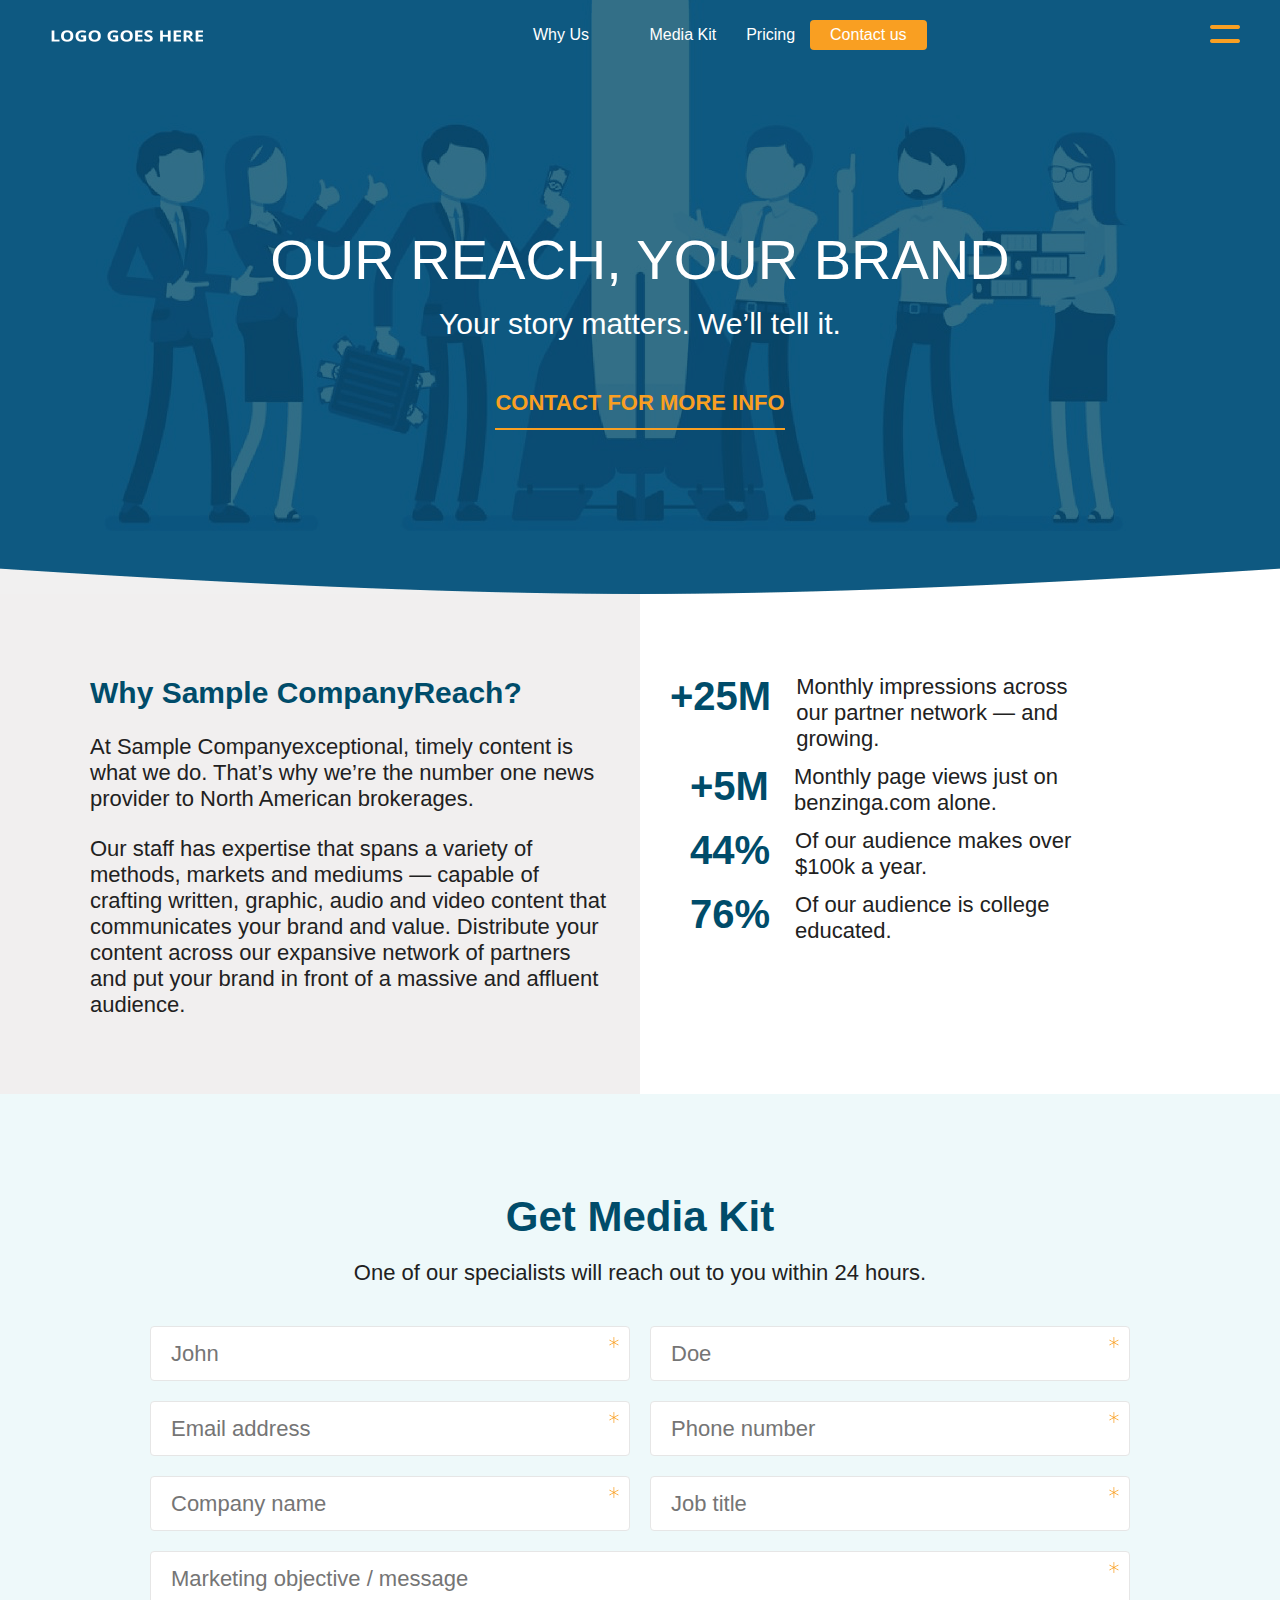
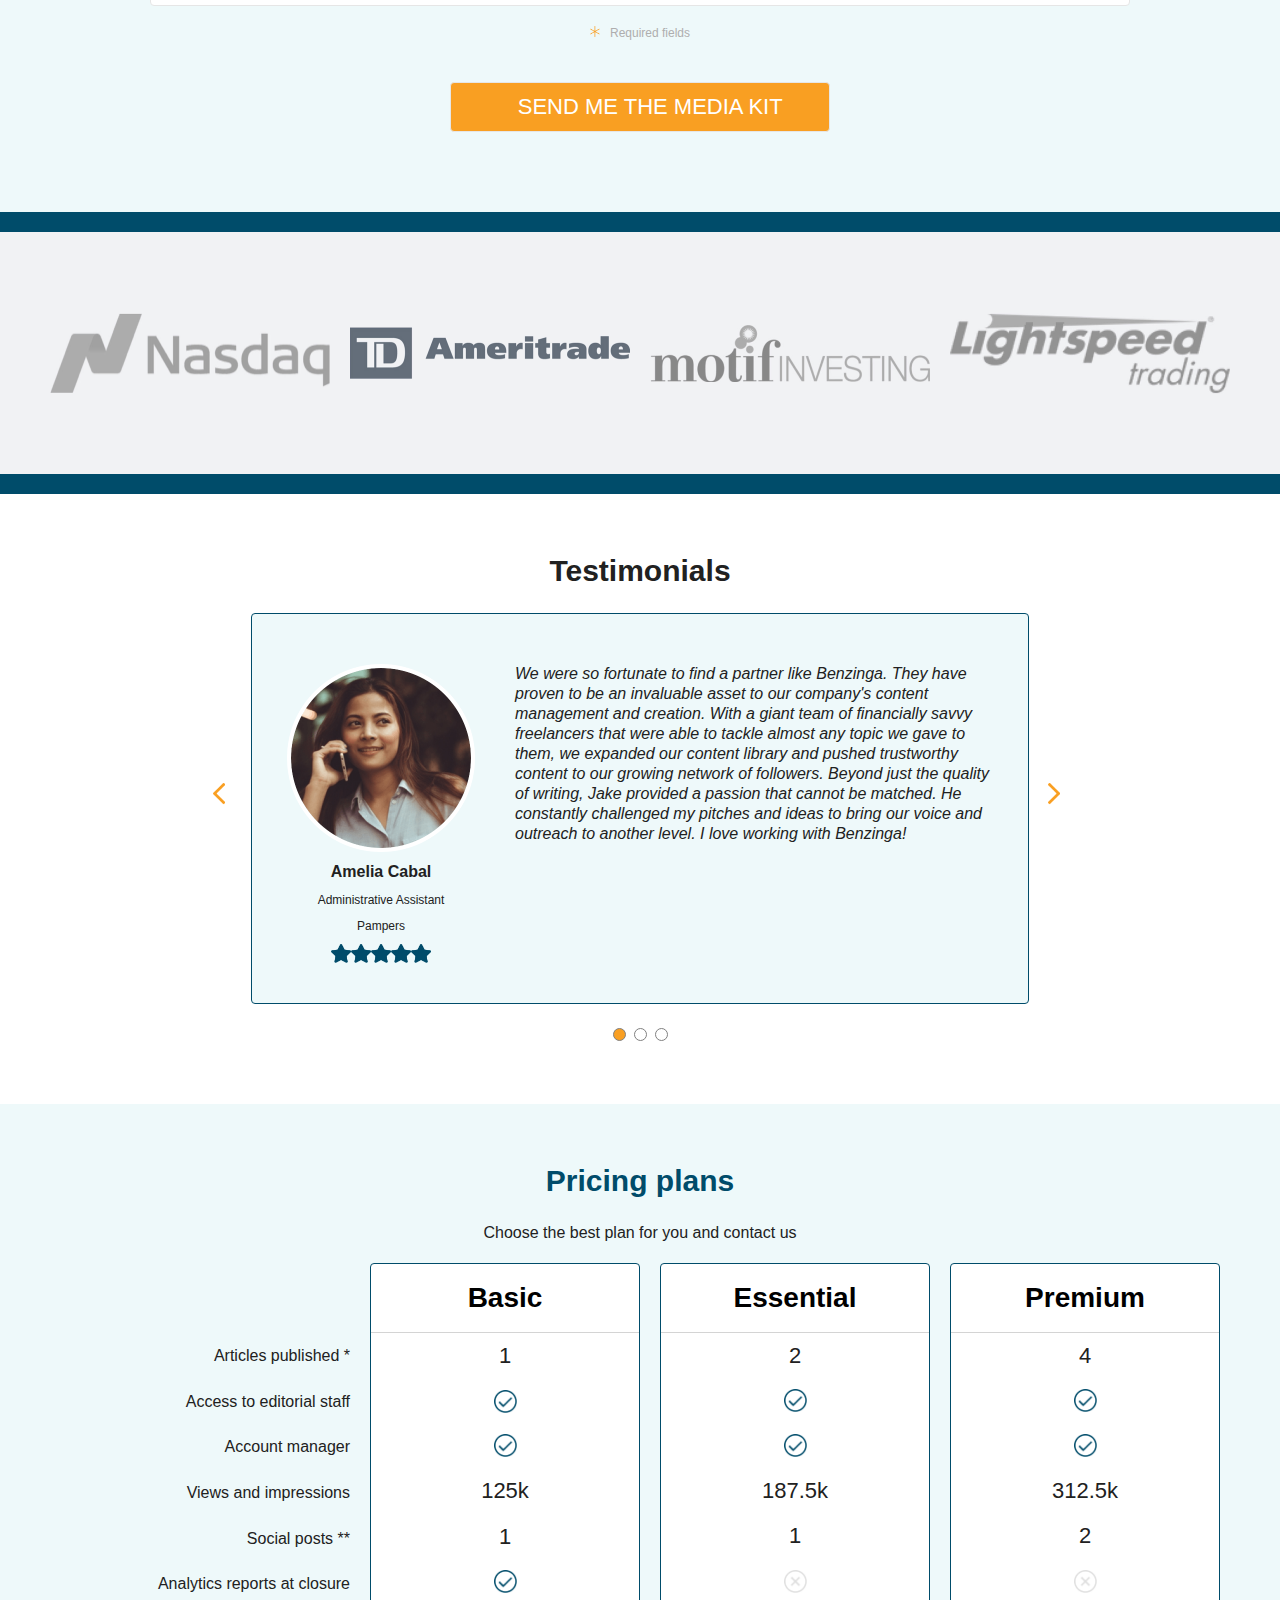
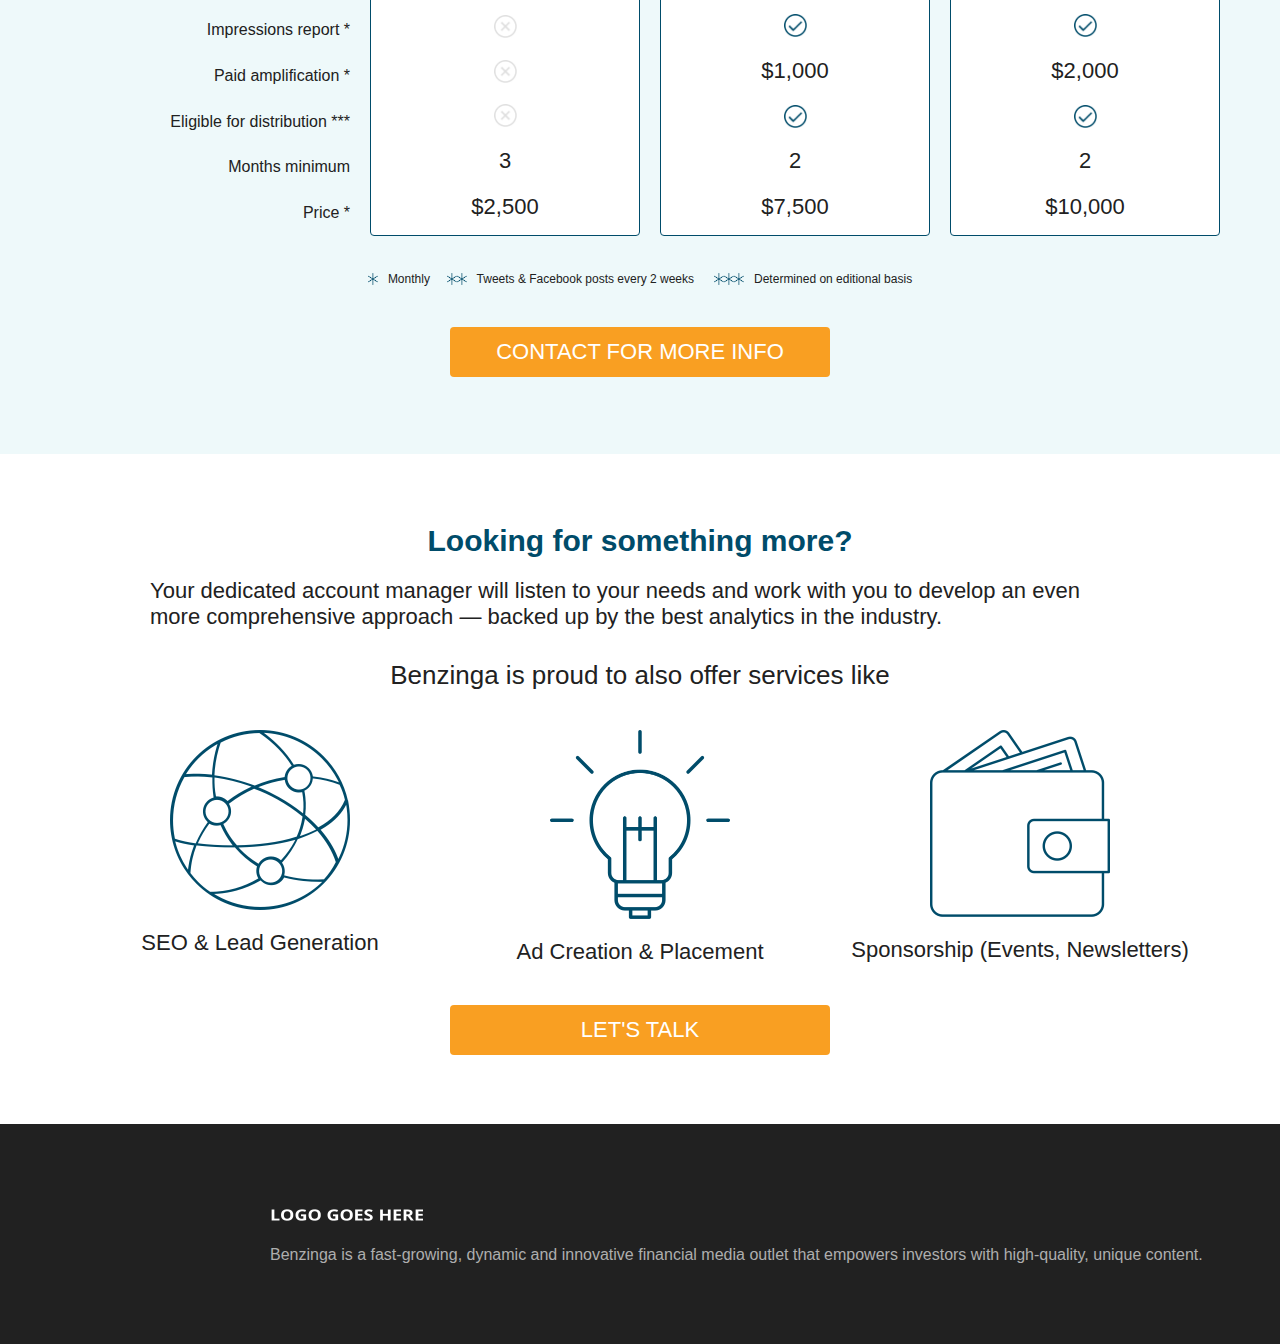
==== new.html @ c0bb6155 "Intial Commit" ====
<!DOCTYPE html>
<html lang="en">
<head>
  <meta charset="UTF-8">
  <meta name="viewport" content="width=device-width, initial-scale=1.0">
  <meta http-equiv="X-UA-Compatible" content="ie=edge">
  <link rel="stylesheet" href="css/owl.carousel.min.css">
  <link rel="stylesheet" href="css/slick.css">
  <link rel="stylesheet" href="css/slick-theme.css">
  <link rel="stylesheet" href="css/style.css">
  <title>Document</title>
</head>
<body>

  <section id="landing-page">
    <div id="main-bar">
      <div class="logo">
        <img src="logo.png" alt="">
      </div>
      <nav class="desktop">
        <ul>
          <li><a href="">Why Us</a></li>
          <li><a href="">Media Kit</a></li>
          <li><a href="">Pricing</a></li>
          <li id="contactBtn"><a href="">Contact us</a></li>
        </ul>
      </nav>
      <button class="btn02"><img src="images/mobile-nav.png" alt=""></button>
      <div class="drop-down mobile">
        <ul>
          <li><a href="#">About</a></li>
          <li><a href="#">Blog</a></li>
          <li><a href="#">Help</a></li>
          <li><a href="#">Contact</a></li>
        </ul>
        <h3 class="nav02">x</h3>
      </div>
    </div>
  <div id="main-text">
    <h1>OUR REACH, YOUR BRAND</h1>
    <h2>Your story matters. We’ll tell it.</h2>
    <a href="" id="callToAction"> CONTACT FOR MORE INFO </a>
  </div>
  </section>

  <section id="about-us">
    <div id="part-1">
      <div id="about-us-content">
        <h3 class="desktop">Why Sample CompanyReach?</h3>
        <h3 class="mobile">Why Benzinga Reach?</h3>
        <p>At Sample Companyexceptional, timely content is what we do. That’s why we’re the number one news provider to North American brokerages.</p>
        <p>Our staff has expertise that spans a variety of methods, markets and mediums — capable of crafting written, graphic, audio and video content that communicates your brand and value. Distribute your content across our expansive network of partners and put your brand in front of a massive and affluent audience.</p>
      </div>
    </div>
    <div id="part-2">
      <div class="percent-line">
        <div class="percentage">
          +25M
        </div>
        <div class="content">
          Monthly impressions across our partner network — and growing.
        </div>
      </div>
      <div class="percent-line">
        <div class="percentage">
          +5M
        </div>
        <div class="content">
          Monthly page views just on benzinga.com alone.
        </div>
      </div>
      <div class="percent-line">
        <div class="percentage">
          44%
        </div>
        <div class="content">
          Of our audience makes over $100k a year.
        </div>
      </div>
      <div class="percent-line">
        <div class="percentage">
          76%
        </div>
        <div class="content">
          Of our audience is college educated.
        </div>
      </div>
    </div>
  </section>

  <section id="contact">
    <h2>Get Media Kit</h2>
    <p>One of our specialists will reach out to you within 24 hours.</p>
    <form action="">
       <input type="text" name="firstname" placeholder="John">
       <input type="text" name="lastname" placeholder="Doe">
       <input type="text" name="email" placeholder="Email address">
       <input type="text" name="phone" placeholder="Phone number">
       <input type="text" name="company" placeholder="Company name">
       <input type="text" name="job" placeholder="Job title">
       <input type="text" name="lastname" placeholder="Marketing objective / message" id="message">
       <div id="comment"><img src="input-img.png" alt="">Required fields</div>
       <input type="submit" value=" SEND ME THE MEDIA KIT " id="submit">
    </form>
  </section>

  <section id="brands">
    <div class="brand-line"></div>
    <div id="brand-content">
      <img src="images/brands/nas.png" alt="">
      <img src="images/brands/amer.png" alt="">
      <img src="images/brands/motif.png" alt="">
      <img src="images/brands/light.png" alt="">
    </div>
    <div class="brand-line"></div>
  </section>

  <section id="testimonials">
    <h3>Testimonials</h3>
    <div id="testi-content" >
      <div class="owl-carousel">
      <div class="testimonial">
        <div id="testi-part-1">
          <img src="images/testimonials/amelia.png" alt="">
          <h6>Amelia Cabal</h6>
          <p>Administrative Assistant</p>
          <p>Pampers</p>
          <div class="review">
            <img src="images/testimonials/star.png" alt="">
            <img src="images/testimonials/star.png" alt="">
            <img src="images/testimonials/star.png" alt="">
            <img src="images/testimonials/star.png" alt="">
            <img src="images/testimonials/star.png" alt="">
          </div>
        </div>
        <div id="testi-part-2">
          <p> We were so fortunate to find a partner like Benzinga. They have proven to be an invaluable asset to our company's content management and creation. With a giant team of financially savvy freelancers that were able to tackle almost any topic we gave to them, we expanded our content library and pushed trustworthy content to our growing network of followers. Beyond just the quality of writing, Jake provided a passion that cannot be matched. He constantly challenged my pitches and ideas to bring our voice and outreach to another level. I love working with Benzinga! </p>
        </div>
      </div>
      <div class="testimonial">
        <div id="testi-part-1">
          <img src="images/testimonials/amelia.png" alt="">
          <h6>Amelia Cabal</h6>
          <p>Administrative Assistant</p>
          <p>Pampers</p>
          <div class="review">
            <img src="images/testimonials/star.png" alt="">
            <img src="images/testimonials/star.png" alt="">
            <img src="images/testimonials/star.png" alt="">
            <img src="images/testimonials/star.png" alt="">
            <img src="images/testimonials/star.png" alt="">
          </div>
        </div>
        <div id="testi-part-2">
          <p> We were so fortunate to find a partner like Benzinga. They have proven to be an invaluable asset to our company's content management and creation. With a giant team of financially savvy freelancers that were able to tackle almost any topic we gave to them, we expanded our content library and pushed trustworthy content to our growing network of followers. Beyond just the quality of writing, Jake provided a passion that cannot be matched. He constantly challenged my pitches and ideas to bring our voice and outreach to another level. I love working with Benzinga! </p>
        </div>
      </div>
      <div class="testimonial">
        <div id="testi-part-1">
          <img src="images/testimonials/amelia.png" alt="">
          <h6>Amelia Cabal</h6>
          <p>Administrative Assistant</p>
          <p>Pampers</p>
          <div class="review">
            <img src="images/testimonials/star.png" alt="">
            <img src="images/testimonials/star.png" alt="">
            <img src="images/testimonials/star.png" alt="">
            <img src="images/testimonials/star.png" alt="">
            <img src="images/testimonials/star.png" alt="">
          </div>
        </div>
        <div id="testi-part-2">
          <p> We were so fortunate to find a partner like Benzinga. They have proven to be an invaluable asset to our company's content management and creation. With a giant team of financially savvy freelancers that were able to tackle almost any topic we gave to them, we expanded our content library and pushed trustworthy content to our growing network of followers. Beyond just the quality of writing, Jake provided a passion that cannot be matched. He constantly challenged my pitches and ideas to bring our voice and outreach to another level. I love working with Benzinga! </p>
        </div>
      </div>
    </div>
  </section>

  <section id="pricing-plans">
    <h3>Pricing plans</h3>
    <p>Choose the best plan for you and contact us</p>
    <div id="all-plans">
      <div id="labels">
        <p>Articles published *</p>
        <p>Access to editorial staff</p>
        <p>Account manager</p>
        <p>Views and impressions</p>
        <p>Social posts **</p>
        <p>Analytics reports at closure</p>
        <p>Impressions report *</p>
        <p>Paid amplification *</p>
        <p>Eligible for distribution ***</p>
        <p>Months minimum</p>
        <p>Price *</p>
      </div>
      <div id="basic" class="plan desktop">
        <h2>Basic</h2>
        <div class="content-plans">
          <p>1</p>
          <img src="images/check.png" alt="">
          <img src="images/check.png" alt="">
          <p>125k</p>
          <p>1</p>
          <img src="images/check.png" alt="">
          <img src="images/xx.png" alt="">
          <img src="images/xx.png" alt="">
          <img src="images/xx.png" alt="">
          <p>3</p>
          <p>$2,500</p>
        </div>
      </div>
      <div id="essential" class="plan desktop">
        <h2>Essential</h2>
        <div class="content-plans">
          <p>2</p>
          <img src="images/check.png" alt="">
          <img src="images/check.png" alt="">
          <p>187.5k</p>
          <p>1</p>
          <img src="images/xx.png" alt="">
          <img src="images/check.png" alt="">
          <p>$1,000</p>
          <img src="images/check.png" alt="">
          <p>2</p>
          <p>$7,500</p>
        </div>
      </div>
      <div id="premium" class="plan desktop">
        <h2>Premium</h2>
        <div class="content-plans">
          <p>4</p>
          <img src="images/check.png" alt="">
          <img src="images/check.png" alt="">
          <p>312.5k</p>
          <p>2</p>
          <img src="images/xx.png" alt="">
          <img src="images/check.png" alt="">
          <p>$2,000</p>
          <img src="images/check.png" alt="">
          <p>2</p>
          <p>$10,000</p>
        </div>
      </div>

      <div id="plan-container">
        <img src="images/owl-next.png" alt="" id="slide-next" class="mobile">
        <img src="images/owl-prev.png" alt="" id="slide-prev" class="mobile">
      <div class="all-plans-2 mobile">
      <div id="basic" class="plan desktop">
        <h2>Basic</h2>
        <div class="content-plans">
          <p>1</p>
          <img src="images/check.png" alt="">
          <img src="images/check.png" alt="">
          <p>125k</p>
          <p>1</p>
          <img src="images/check.png" alt="">
          <img src="images/xx.png" alt="">
          <img src="images/xx.png" alt="">
          <img src="images/xx.png" alt="">
          <p>3</p>
          <p>$2,500</p>
        </div>
      </div>
      <div id="essential" class="plan desktop">
        <h2>Essential</h2>
        <div class="content-plans">
          <p>2</p>
          <img src="images/check.png" alt="">
          <img src="images/check.png" alt="">
          <p>187.5k</p>
          <p>1</p>
          <img src="images/xx.png" alt="">
          <img src="images/check.png" alt="">
          <p>$1,000</p>
          <img src="images/check.png" alt="">
          <p>2</p>
          <p>$7,500</p>
        </div>
      </div>
      <div id="premium" class="plan desktop">
        <h2>Premium</h2>
        <div class="content-plans">
          <p>4</p>
          <img src="images/check.png" alt="">
          <img src="images/check.png" alt="">
          <p>312.5k</p>
          <p>2</p>
          <img src="images/xx.png" alt="">
          <img src="images/check.png" alt="">
          <p>$2,000</p>
          <img src="images/check.png" alt="">
          <p>2</p>
          <p>$10,000</p>
        </div>
      </div>
      </div>
      </div>
    </div>
    <p id="notes"><img src="images/snow-dot.png" alt="">&nbsp;&nbsp;&nbsp;Monthly  &nbsp;&nbsp;&nbsp;&nbsp;<img src="images/snow-dot.png" alt=""><img src="images/snow-dot.png" alt="">&nbsp;&nbsp;&nbsp;Tweets & Facebook posts every 2 weeks  &nbsp;&nbsp;&nbsp;&nbsp;&nbsp;<img src="images/snow-dot.png" alt=""><img src="images/snow-dot.png" alt=""><img src="images/snow-dot.png" alt="">&nbsp;&nbsp; Determined on editional basis </p>
    <div id="contact-btn"><button type="button" name="contact" class="btn"> CONTACT FOR MORE INFO </button></div>
  </section>


  <section id="services">
    <h2>Looking for something more?</h2>
    <p>Your dedicated account manager will listen to your needs and work with you to develop an even more comprehensive approach — backed up by the best analytics in the industry.</p>
    <h3>Benzinga is proud to also offer services like</h3>
    <div id="service-icons">
      <div class="service">
        <img src="images/services/s1.png" alt="">
        <p>SEO & Lead Generation</p>
      </div>
      <div class="service">
        <img src="images/services/s2.png" alt="">
        <p>Ad Creation & Placement</p>
      </div>
      <div class="service">
        <img src="images/services/s3.png" alt="">
        <p>Sponsorship (Events, Newsletters)</p>
      </div>
    </div>
    <div id="talk-btn"><button type="button" name="contact" class="btn"> LET'S TALK </button></div>
  </section>

  <footer>
    <div class="logo">
      <img src="logo.png" alt="">
    </div>
    <p>Benzinga is a fast-growing, dynamic and innovative financial media outlet that empowers investors with high-quality, unique content.</p>
  </footer>

</body>
<script type="text/javascript" src="js/jquery-3.4.1.min.js"></script>
<script type="text/javascript" src="js/owl.carousel.min.js"></script>
<script type="text/javascript" src="js/slick.min.js"></script>
<script type="text/javascript">

  $('.owl-carousel').owlCarousel({
    loop:true,
    margin:10,
    nav:true,
    mouseDrag: false,
    dots: true,
    navText : ['<img src="images/owl-prev.png" alt="">', '<img src="images/owl-next.png" alt="">'],
    navClass: ['owl-prev', 'owl-next'],
    responsive:{
        00:{
            items:1
        },
        1000:{
            items:1
        },
        22000:{
            items:5
        }
    }
})

$('.all-plans-2').slick({
  dots: true,
  arrows: false,
  speed: 200,
});

$('#slide-next').click(function(){
  $('.all-plans-2').slick('slickNext');
})

$('#slide-prev').click(function(){
  $('.all-plans-2').slick('slickPrev');
})
</script>
<script>
  $('.btn02').click(function() {
    $('.drop-down').animate({top: "0px"}, 200);
  });

  $('h3.nav02').click(function() {
    $('.drop-down').animate({top: "-100vh"}, 200);
  });
</script>
</html>
---- css/style.css ----
* {
  box-sizing: border-box;
  margin: 0;
  padding: 0;
  font-family: "Averta-Regular", Helvetica, Arial, serif;
}

@font-face {
  font-family: "Averta-LightItalic";
  src: url("https://anima-uploads.s3.amazonaws.com/projects/5d5d99435473bdb2261b2386/releases/5e0ea3035784525d9f67945b/fonts/Averta Light Italic.otf") format("opentype");
}
@font-face {
  font-family: "Averta-Light";
  src: url("https://anima-uploads.s3.amazonaws.com/projects/5d5d99435473bdb2261b2386/releases/5dc3879cb7fb5ea99a6142e7/fonts/Averta Light.otf") format("opentype");
}
@font-face {
  font-family: "Averta-Semibold";
  src: url("https://anima-uploads.s3.amazonaws.com/projects/5d5d99435473bdb2261b2386/releases/5dc3879cb7fb5ea99a6142e7/fonts/Averta Semibold.otf") format("opentype");
}
@font-face {
  font-family: "Averta-Regular";
  src: url("https://anima-uploads.s3.amazonaws.com/projects/5d5d99435473bdb2261b2386/releases/5dc3879cb7fb5ea99a6142e7/fonts/Averta.otf") format("opentype");
}
@font-face {
  font-family: "Averta-Black";
  src: url("https://anima-uploads.s3.amazonaws.com/projects/5d5d99435473bdb2261b2386/releases/5e0fb2c25b9cb3f556b577c8/fonts/Averta Black.otf") format("opentype");
}
.mobile {
  display: none;
}

.container {
  width: 80%;
}

.btn:hover {
  cursor: pointer;
  background: #fcba5d !important;
}

#landing-page {
  background-image: url("../reach-background.png");
  background-color: #cccccc;
  height: 594px;
  background-position: center;
  background-repeat: no-repeat;
  background-size: cover;
}
#landing-page #main-bar {
  width: 1200px;
  margin: auto;
  display: flex;
  justify-content: space-between;
}
#landing-page #main-bar .logo {
  display: flex;
  align-items: center;
}
#landing-page #main-bar .logo img {
  width: 154px;
  margin-left: 10px;
}
#landing-page #main-bar nav {
  display: flex;
  height: 70px;
}
#landing-page #main-bar nav ul {
  display: flex;
  align-items: center;
}
#landing-page #main-bar nav ul li {
  margin-left: 0px;
  list-style: none;
}
#landing-page #main-bar nav ul li a {
  text-decoration: none;
  color: white;
  font-size: 16px;
  line-height: 20px;
  display: block;
  position: relative;
  padding: 0 15px;
}
#landing-page #main-bar nav ul li a:before {
  content: "";
  display: block;
  position: absolute;
  top: 40px;
  left: 0;
  height: 2px;
  width: 100%;
  background-color: #fff;
  border-radius: 1px;
  transition: all 0.2s ease-in-out 0s;
  opacity: 0;
}
#landing-page #main-bar nav ul li a:hover:before {
  opacity: 1;
}
#landing-page #main-bar nav ul li:first-child {
  width: 147px;
  text-align: center;
}
#landing-page #main-bar nav ul li:last-child {
  background: #f99f22;
  border-radius: 4px;
  cursor: pointer;
}
#landing-page #main-bar nav ul li:last-child:hover {
  background: #fcba5d;
}
#landing-page #main-bar nav ul li:last-child a {
  padding: 5px 20px;
}
#landing-page #main-bar nav ul li:last-child a:hover:before {
  opacity: 0;
}
#landing-page #main-text {
  height: 516px;
  display: flex;
  justify-content: center;
  align-items: center;
  flex-direction: column;
  color: white;
}
#landing-page #main-text h1 {
  font-size: 56px;
  font-weight: normal;
}
#landing-page #main-text h2 {
  font-size: 30px;
  font-weight: normal;
  line-height: 64px;
}
#landing-page #main-text a {
  margin-top: 34px;
  font-size: 22px;
  color: white;
  line-height: 26px;
  text-decoration: none;
  color: #f99f22;
  font-weight: bold;
  border-bottom: 2px solid #f99f22;
  padding-bottom: 12px;
  transition: all 0.2s ease-in-out 0s;
}
#landing-page #main-text a:hover {
  color: rgba(249, 159, 34, 0.7);
  border-bottom: 2px solid #fcba5d;
}

#about-us {
  display: grid;
  grid-template-columns: 1fr 1fr;
  height: 500px;
}
#about-us #part-1 {
  background: #f1efef;
  padding: 70px 30px;
  padding-left: 0px;
  padding-bottom: 10%;
  display: flex;
  flex-direction: column;
  justify-items: center;
  justify-content: space-around;
}
#about-us #part-1 #about-us-content {
  width: 520px;
  height: 100%;
  display: flex;
  flex-direction: column;
  justify-items: center;
  justify-content: space-around;
  float: left;
  align-self: flex-end;
}
#about-us #part-1 #about-us-content h3 {
  color: #004c6a;
  font-size: 30px;
  font-family: "Averta-Semibold", Helvetica, Arial, serif;
}
#about-us #part-1 #about-us-content p {
  font-size: 22px;
  line-height: 26px;
  color: #212121;
  font-family: "Averta-Light", Helvetica, Arial, serif;
}
#about-us #part-2 {
  display: flex;
  flex-direction: column;
  justify-content: space-between;
  padding: 80px 0px;
  padding-bottom: 150px;
}
#about-us #part-2 .percent-line {
  display: flex;
  padding-left: 50px;
}
#about-us #part-2 .percent-line .percentage {
  color: #004c6a;
  font-family: "Averta-Black", Helvetica, Arial, serif;
  line-height: 44px;
  font-size: 40px;
  font-weight: 900;
  margin-right: 25px;
}
#about-us #part-2 .percent-line .content {
  color: #212121;
  line-height: 26px;
  font-size: 22px;
  font-family: "Averta-Regular", Helvetica, Arial, serif;
  width: 300px;
}
#about-us #part-2 .percent-line:first-child {
  padding-left: 30px;
}

#contact {
  background-color: #eef9fa;
  text-align: center;
  padding-top: 100px;
}
#contact h2 {
  color: #004c6a;
  font-size: 42px;
  line-height: 46px;
  font-family: "Averta-Semibold", Helvetica, Arial, serif;
}
#contact p {
  line-height: 26px;
  font-size: 22px;
  font-family: "Averta-Light", Helvetica, Arial, serif;
  color: #212121;
  margin-top: 20px;
  margin-bottom: 40px;
}
#contact form {
  width: 980px;
  display: grid;
  grid-template-columns: 1fr 1fr;
  grid-gap: 20px;
  margin: auto;
}
#contact form input {
  border: 1px solid #e6e6e6;
  background: white;
  height: 55px;
  font-family: "Averta-Light", Helvetica, Arial, serif;
  line-height: 26px;
  color: #212121;
  resize: none;
  font-size: 22px;
  border-radius: 4px;
  background-image: url(../input-img.png);
  background-repeat: no-repeat;
  background-size: 10px;
  background-position: 458px 10px;
  text-indent: 20px;
}
#contact form #message {
  grid-column: 1/-1;
  background-position: 958px 10px;
}
#contact form #comment {
  grid-column: 1/-1;
  height: 16px;
  font-size: 12px;
  font-family: "Averta-Light", Helvetica, Arial, serif;
  color: #aeaeae;
}
#contact form #comment img {
  width: 10px;
  margin-right: 10px;
}
#contact form #submit {
  width: 380px;
  height: 50px;
  background: #f99f22;
  border-radius: 4px;
  color: white;
  font-family: "Averta-Semibold", Helvetica, Arial, serif;
  font-size: 22px;
  line-height: 26px;
  justify-self: center;
  margin-top: 20px;
  grid-column: 1/-1;
  margin-bottom: 80px;
}

#brands .brand-line {
  background-color: #004c6a;
  height: 20px;
}
#brands #brand-content {
  background-color: #f1f2f4;
  height: 242px;
  display: flex;
  justify-content: center;
  align-items: center;
}
#brands #brand-content img {
  width: 280px;
  margin: 0px 10px;
}

#testimonials h3 {
  text-align: center;
  color: #212121;
  font-family: "Averta-Semibold", Helvetica, Arial, serif;
  margin-top: 60px;
  margin-bottom: 25px;
  font-size: 30px;
  line-height: 34px;
}
#testimonials #testi-content {
  width: 900px;
  height: 371px;
  margin: auto;
}
#testimonials #testi-content .testimonial {
  background-color: #eef9fa;
  border-radius: 4px;
  width: 86.44%;
  height: 100%;
  margin: auto;
  border: 1px solid #004c6a;
  display: grid;
  grid-template-columns: 25fr 75fr;
  align-items: center;
  padding: 50px 35px;
  padding-bottom: 40px;
  grid-gap: 40px;
}
#testimonials #testi-content .testimonial #testi-part-1 {
  display: flex;
  flex-direction: column;
  justify-content: space-around;
  text-align: center;
  align-self: start;
}
#testimonials #testi-content .testimonial #testi-part-1 img {
  width: 188px;
}
#testimonials #testi-content .testimonial #testi-part-1 h6 {
  font-size: 16px;
  line-height: 20px;
  font-family: "Averta-Regular", Helvetica, Arial, serif;
  color: #212121;
  margin-top: 10px;
}
#testimonials #testi-content .testimonial #testi-part-1 p:first-of-type {
  font-size: 12px;
  line-height: 16px;
  font-family: "Averta-Light", Helvetica, Arial, serif;
  color: #212121;
  margin-top: 10px;
}
#testimonials #testi-content .testimonial #testi-part-1 p:last-of-type {
  font-size: 12px;
  line-height: 16px;
  font-family: "Averta-Regular", Helvetica, Arial, serif;
  color: #212121;
  margin-top: 10px;
}
#testimonials #testi-content .testimonial #testi-part-1 .review {
  margin-top: 10px;
  display: flex;
  justify-content: center;
}
#testimonials #testi-content .testimonial #testi-part-1 .review img {
  width: 20px;
}
#testimonials #testi-content #testi-part-2 {
  font-size: 16px;
  line-height: 20px;
  color: #212121;
  font-family: "Averta-Light", Helvetica, Arial, serif;
  font-style: italic;
  align-self: start;
}
#testimonials #testi-content .owl-nav {
  position: absolute;
  top: 170px;
}
#testimonials #testi-content .owl-nav .owl-next {
  right: -870px;
  position: absolute;
}
#testimonials #testi-content .owl-nav .owl-next img {
  width: 12px;
}
#testimonials #testi-content .owl-nav .owl-prev {
  right: -35px;
  position: absolute;
}
#testimonials #testi-content .owl-nav .owl-prev img {
  width: 12px;
}
#testimonials #testi-content .owl-dots {
  height: 100px;
  text-align: center;
  margin-top: 20px;
}
#testimonials #testi-content .owl-dots .owl-dot {
  border: 1px solid grey;
  border-radius: 50%;
  width: 13px;
  height: 13px;
  margin: 4px;
}
#testimonials #testi-content .owl-dots .active {
  background: #f99f22;
}

#pricing-plans {
  background-color: #eef9fa;
  height: 950px;
}
#pricing-plans h3 {
  text-align: center;
  color: #004c6a;
  font-family: "Averta-Semibold", Helvetica, Arial, serif;
  margin-top: 120px;
  padding-top: 60px;
  margin-bottom: 25px;
  font-size: 30px;
  line-height: 34px;
}
#pricing-plans p {
  font-size: 16px;
  line-height: 20px;
  color: #212121;
  font-family: "Averta-Light", Helvetica, Arial, serif;
  text-align: center;
}
#pricing-plans #all-plans {
  width: 1000px;
  display: grid;
  grid-template-columns: 210px 1fr 1fr 1fr;
  margin: auto;
  text-align: center;
  grid-gap: 20px;
  margin-top: 20px;
}
#pricing-plans #all-plans #labels {
  padding-top: 70px;
  display: flex;
  flex-direction: column;
  align-items: center;
  height: 100%;
  justify-content: space-around;
  align-items: flex-end;
}
#pricing-plans #all-plans #labels p {
  text-align: right;
  font-size: 16px;
  line-height: 20px;
  font-family: "Averta-Regular", Helvetica, Arial, serif;
  color: #212121;
}
#pricing-plans #all-plans .plan {
  background: white;
  width: 270px;
  border: 1px solid #004c6a;
  border-radius: 4px;
  height: 573px;
}
#pricing-plans #all-plans .plan h2 {
  font-size: 28px;
  line-height: 28px;
  font-family: "Averta-Semibold", Helvetica, Arial, serif;
  padding: 20px 0px;
  border-bottom: 1.5px solid #d4d4d4;
}
#pricing-plans #all-plans .plan .content-plans {
  display: flex;
  flex-direction: column;
  align-items: center;
  height: 87%;
  justify-content: space-around;
}
#pricing-plans #all-plans .plan .content-plans img {
  width: 23px;
}
#pricing-plans #all-plans .plan .content-plans p {
  font-size: 22px;
  line-height: 24px;
  color: #212121;
  font-family: "Averta-Regular", Helvetica, Arial, serif;
}
#pricing-plans #notes {
  text-align: center;
  color: #212121;
  font-size: 12px;
  line-height: 16px;
  font-family: "Averta-Light", Helvetica, Arial, serif;
  margin-top: 15px;
  display: flex;
  align-items: center;
  justify-content: center;
}
#pricing-plans #notes img {
  width: 10px;
}
#pricing-plans #contact-btn {
  display: flex;
  justify-content: center;
  margin-bottom: -10px;
}
#pricing-plans #contact-btn button {
  width: 380px;
  height: 50px;
  background: #f99f22;
  border-radius: 4px;
  color: white;
  font-family: "Averta-Semibold", Helvetica, Arial, serif;
  font-size: 22px;
  line-height: 26px;
  justify-self: center;
  margin-top: 40px;
  grid-column: 1/-1;
  border: none;
}

#services {
  height: 600px;
  width: 1200px;
  text-align: center;
  margin: auto;
}
#services h2 {
  color: #004c6a;
  font-size: 30px;
  line-height: 34px;
  font-family: "Averta-Regular", Helvetica, Arial, serif;
  margin-top: 70px;
}
#services p {
  margin: auto;
  color: #212121;
  line-height: 26px;
  font-size: 22px;
  font-family: "Averta-Light", Helvetica, Arial, serif;
  width: 980px;
  text-align: left;
  margin-top: 20px;
}
#services h3 {
  color: #212121;
  line-height: 30px;
  font-size: 26px;
  font-family: "Averta-Regular", Helvetica, Arial, serif;
  margin-top: 30px;
  font-weight: initial;
}
#services #service-icons {
  display: flex;
  justify-content: center;
  text-align: center;
  margin-top: 40px;
}
#services #service-icons .service {
  display: flex;
  flex-direction: column;
  width: 380px;
  align-items: center;
}
#services #service-icons .service img {
  width: 180px;
}
#services #service-icons .service p {
  width: 380px;
  text-align: center;
}
#services #talk-btn button {
  width: 380px;
  height: 50px;
  background: #f99f22;
  border-radius: 4px;
  color: white;
  font-family: "Averta-Semibold", Helvetica, Arial, serif;
  font-size: 22px;
  line-height: 26px;
  justify-self: center;
  margin-top: 40px;
  grid-column: 1/-1;
  border: none;
}

footer {
  height: 220px;
  background: #212121;
  display: flex;
  flex-direction: column;
  padding-left: 270px;
  justify-content: center;
}
footer .logo {
  display: flex;
  align-items: center;
  margin-left: -10px;
}
footer .logo img {
  width: 154px;
  margin-left: 10px;
}
footer p {
  color: #aeaeae;
  font-size: 16px;
  line-height: 20px;
  font-family: "Averta-Light", Helvetica, Arial, serif;
  margin-top: 20px;
}

.drop-down {
  background-color: #FFC650;
  text-align: center;
  top: -100vh;
  left: 0;
  height: 100vh;
  width: 100vw;
  position: fixed;
  display: flex;
  justify-content: center;
  align-items: center;
  flex-wrow: column;
}
.drop-down li {
  line-height: 30px;
}
.drop-down a {
  color: #204056;
  font-weight: bold;
  font-size: 14px;
  text-transform: uppercase;
}

.btn02 {
  background: transparent;
  border: none;
  cursor: pointer;
  width: 30px;
}
.btn02 img {
  width: 30px;
}

@media only screen and (max-width: 1200px) {
  .desktop {
    display: none !important;
  }

  .mobile {
    display: initial;
  }

  #landing-page {
    height: 508px;
  }
  #landing-page #main-bar {
    width: 850px;
  }
  #landing-page #main-text {
    height: 425px;
  }
  #landing-page #main-text h2 {
    font-family: "Averta-Light", Helvetica, Arial, serif;
    font-size: 28px;
  }
  #landing-page #main-text a {
    width: 380px;
    height: 50px;
    background: #f99f22;
    border-radius: 4px;
    color: white;
    font-family: "Averta-Semibold", Helvetica, Arial, serif;
    font-size: 22px;
    line-height: 26px;
    justify-self: center;
    margin-top: 20px;
    grid-column: 1/-1;
    display: flex;
    border-bottom: 0px;
    justify-content: center;
    align-items: center;
    padding: 0px;
  }
  #landing-page #main-text a:hover {
    color: white;
    border-bottom: 0px;
    background: #fcba5d !important;
  }

  #about-us {
    height: 610px;
  }
  #about-us #part-1 {
    padding: 70px 35px;
    padding-left: 0px;
  }
  #about-us #part-1 #about-us-content {
    width: 350px;
    height: 100%;
    display: flex;
    flex-direction: column;
    justify-items: center;
    justify-content: space-around;
    float: left;
    align-self: flex-end;
  }
  #about-us #part-1 #about-us-content p {
    margin-top: 25px;
  }
  #about-us #part-2 .percent-line .content {
    width: 231px;
  }

  #contact form {
    width: 780px;
  }
  #contact form input {
    background-position: 358px 10px;
  }
  #contact form #message {
    background-position: 758px 10px;
  }

  #brands {
    background-color: #f1f2f4;
    height: 285px;
    display: flex;
    flex-direction: column;
    justify-content: space-between;
  }
  #brands #brand-content {
    height: 175px;
    width: 600px;
    margin: auto;
    flex-wrap: wrap;
  }
  #brands #brand-content img {
    width: 247px;
  }

  #pricing-plans {
    position: relative;
  }
  #pricing-plans #notes {
    margin-top: 60px;
  }
  #pricing-plans #all-plans {
    grid-gap: 80px;
    width: 750px;
    grid-template-columns: 300px 315px;
  }
  #pricing-plans #all-plans #labels p {
    font-size: 22px;
    color: #212121;
    text-align: right;
    line-height: 26px;
  }
  #pricing-plans #all-plans .plan {
    width: 315px;
  }
  #pricing-plans #all-plans .plan .contents-of-plan {
    height: 100%;
  }
  #pricing-plans #all-plans .plan .content-plans h2 {
    width: 100%;
  }
  #pricing-plans .all-plans-2 .slick-dots {
    display: flex;
    top: 590px;
    left: -35px;
  }
  #pricing-plans .all-plans-2 .slick-dots li {
    border: 1px solid grey;
    border-radius: 50%;
    width: 13px;
    height: 13px;
    margin: 4px;
  }
  #pricing-plans .all-plans-2 .slick-dots .slick-active {
    background: #f99f22;
  }

  #plan-container {
    position: relative;
  }
  #plan-container #slide-next {
    position: absolute;
    width: 13px;
    right: -30px;
    top: 278px;
    cursor: pointer;
  }
  #plan-container #slide-prev {
    position: absolute;
    width: 13px;
    right: 335px;
    top: 280px;
    cursor: pointer;
  }

  .slick-next:before {
    content: ">";
    color: red;
    font-size: 30px;
  }

  #services {
    width: 780px;
  }
  #services p {
    width: 680px;
  }
  #services #service-icons {
    margin-top: 40px !important;
    width: 780px;
    margin: auto;
    justify-content: space-between;
  }
  #services #service-icons .service {
    width: 113px;
  }
  #services #service-icons .service p {
    width: 145px;
    margin-left: -18px;
    font-family: "Averta-Regular", Helvetica, Arial, serif;
  }
  #services #service-icons .service img {
    width: 113px;
  }

  footer {
    padding-left: 100px;
  }
  footer p {
    width: 760px;
  }
}
@media only screen and (max-width: 900px) {
  #landing-page #main-bar {
    width: 450px;
  }
}

/*# sourceMappingURL=style.css.map */
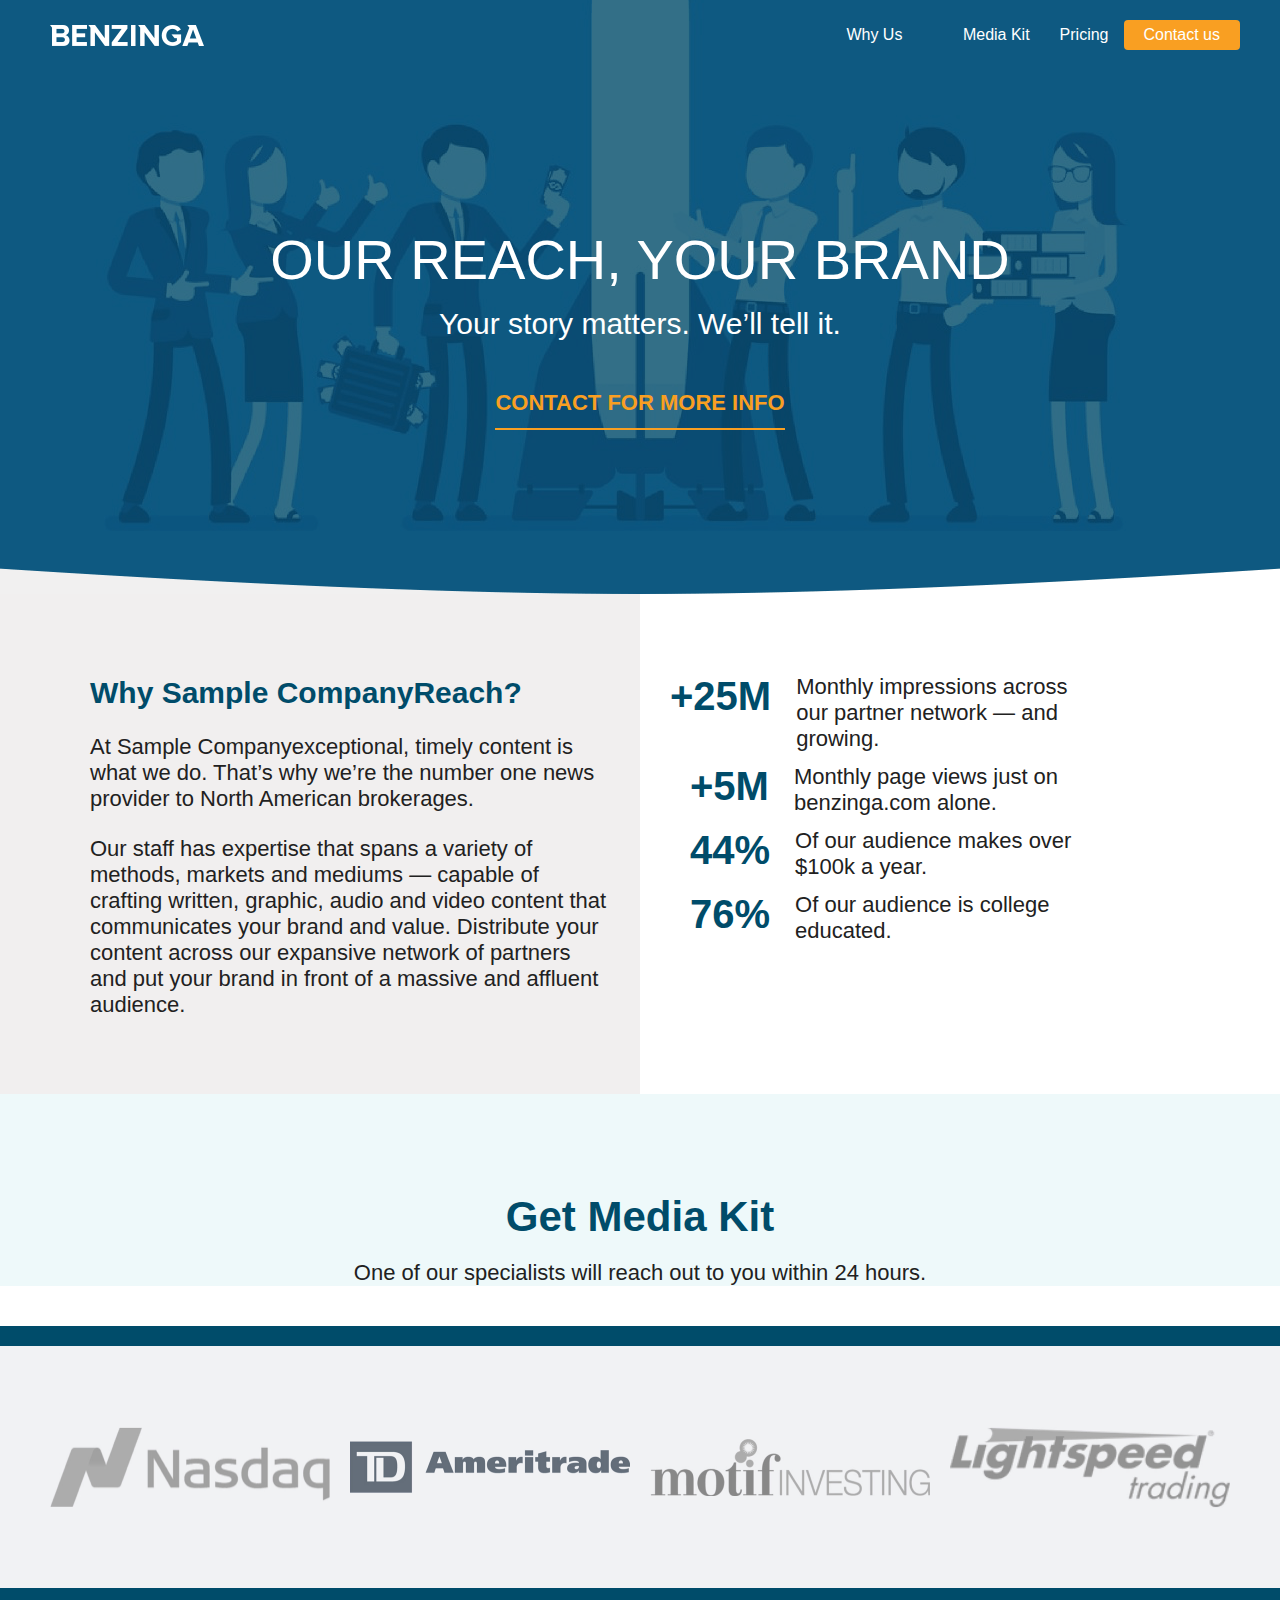
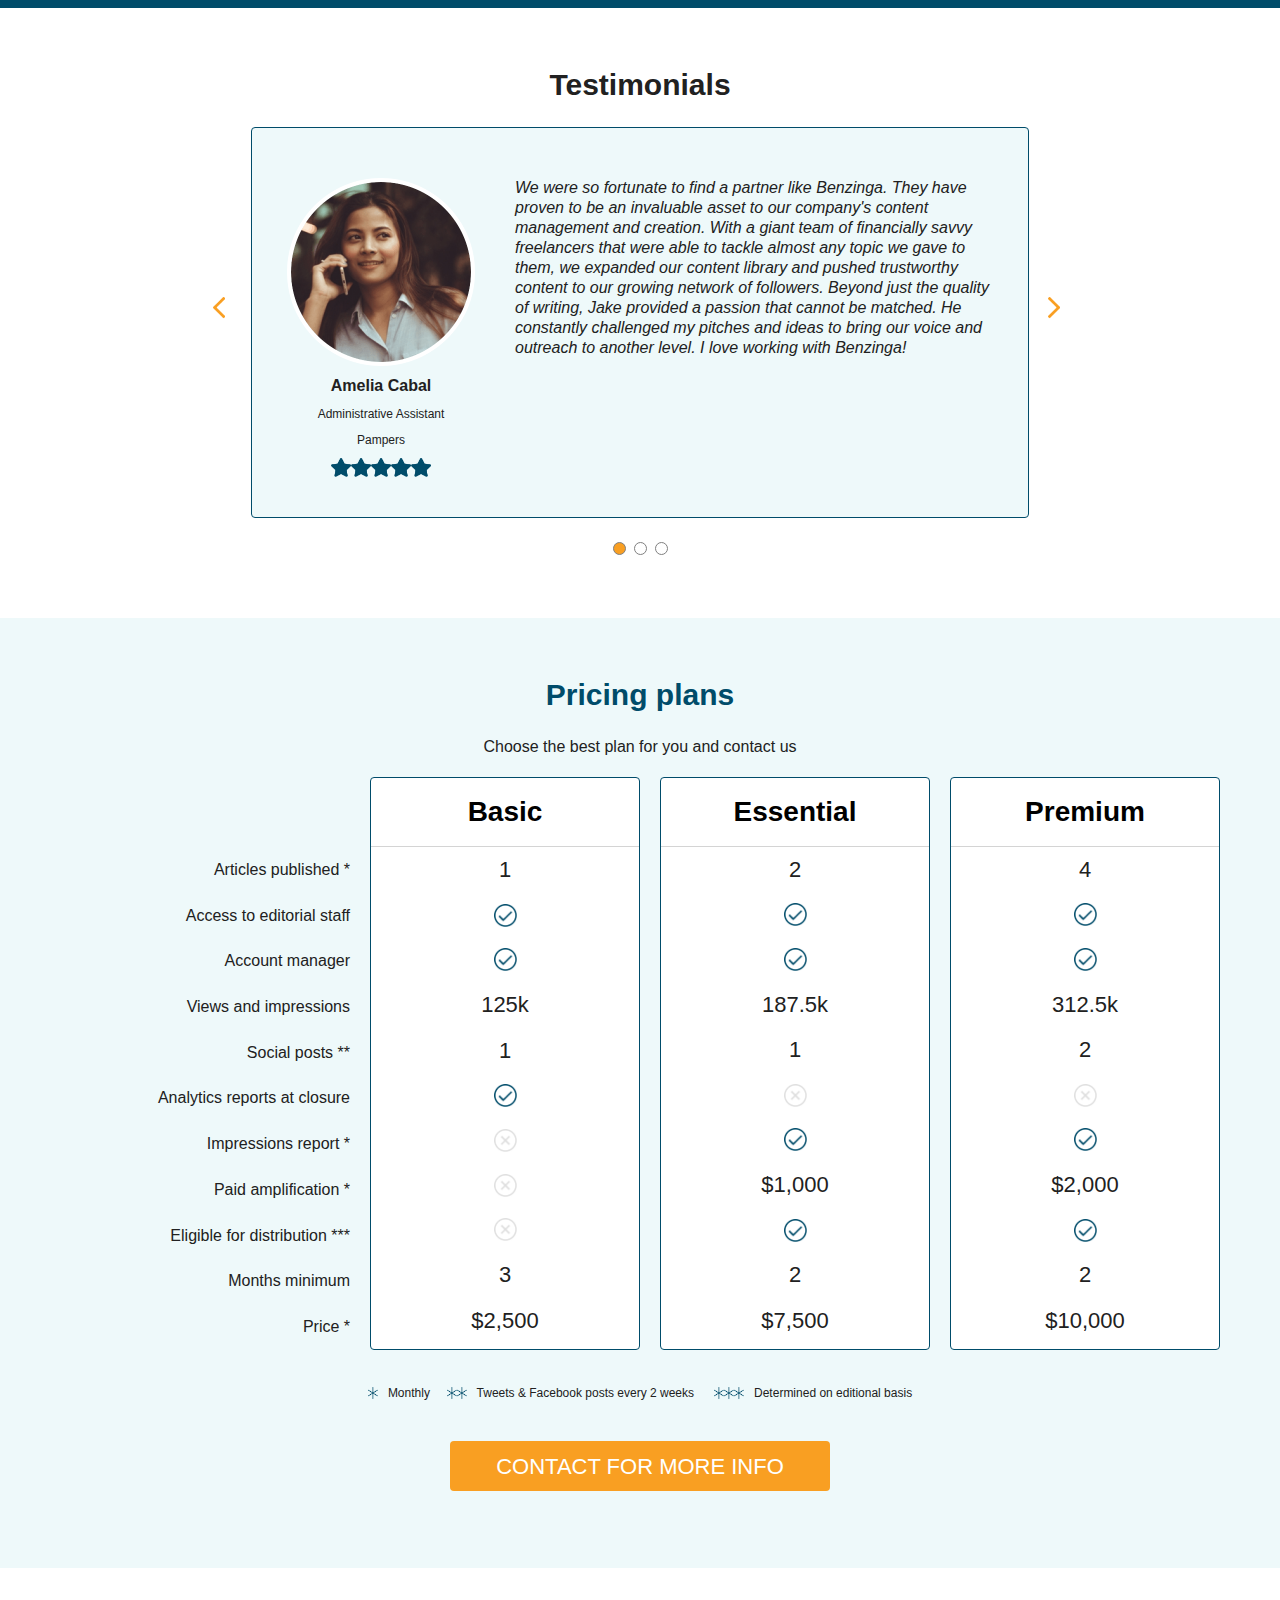
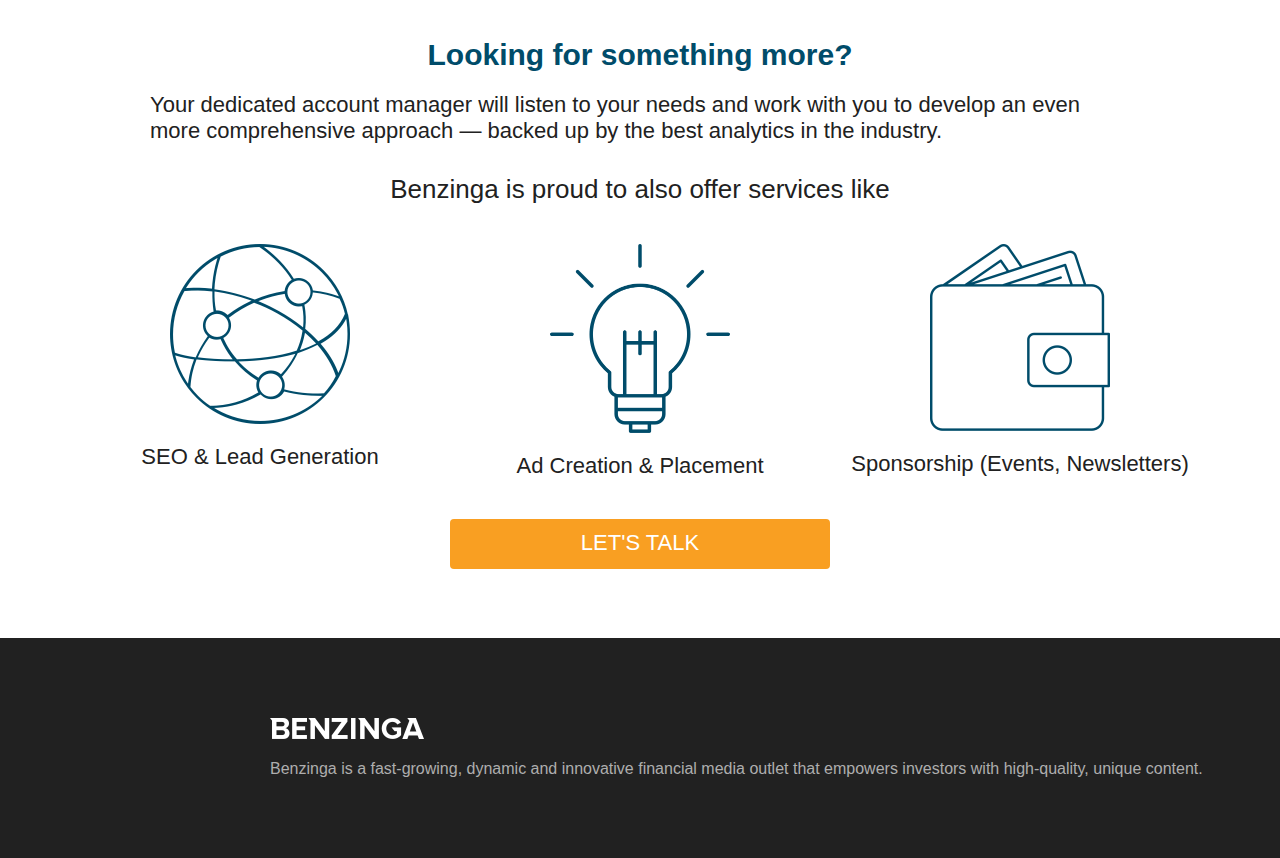
==== commit b840c43b: "New" ====
--- a/new.html
+++ b/new.html
@@ -17,29 +17,29 @@
       <div class="logo">
         <img src="logo.png" alt="">
       </div>
-      <nav class="desktop">
+      <nav>
         <ul>
-          <li><a href="">Why Us</a></li>
-          <li><a href="">Media Kit</a></li>
-          <li><a href="">Pricing</a></li>
-          <li id="contactBtn"><a href="">Contact us</a></li>
+          <li><a href="#about-us">Why Us</a></li>
+          <li><a href="#contact">Media Kit</a></li>
+          <li><a href="#pricing-plans">Pricing</a></li>
+          <li id="contactBtn"><a href="#contact">Contact us</a></li>
         </ul>
       </nav>
       <button class="btn02"><img src="images/mobile-nav.png" alt=""></button>
       <div class="drop-down mobile">
         <ul>
-          <li><a href="#">About</a></li>
-          <li><a href="#">Blog</a></li>
-          <li><a href="#">Help</a></li>
-          <li><a href="#">Contact</a></li>
+          <li><a href="#about-us">Why Us</a></li>
+          <li><a href="#contact">Media Kit</a></li>
+          <li><a href="#pricing-plans">Pricing</a></li>
+          <li><a href="#contact">Contact</a></li>
         </ul>
         <h3 class="nav02">x</h3>
       </div>
     </div>
   <div id="main-text">
-    <h1>OUR REACH, YOUR BRAND</h1>
+    <h1>OUR REACH, <br> YOUR <br> BRAND</h1>
     <h2>Your story matters. We’ll tell it.</h2>
-    <a href="" id="callToAction"> CONTACT FOR MORE INFO </a>
+    <a href="#contact" id="callToAction"> CONTACT FOR MORE INFO </a>
   </div>
   </section>
 
@@ -91,17 +91,18 @@
   <section id="contact">
     <h2>Get Media Kit</h2>
     <p>One of our specialists will reach out to you within 24 hours.</p>
-    <form action="">
-       <input type="text" name="firstname" placeholder="John">
-       <input type="text" name="lastname" placeholder="Doe">
-       <input type="text" name="email" placeholder="Email address">
-       <input type="text" name="phone" placeholder="Phone number">
-       <input type="text" name="company" placeholder="Company name">
-       <input type="text" name="job" placeholder="Job title">
-       <input type="text" name="lastname" placeholder="Marketing objective / message" id="message">
-       <div id="comment"><img src="input-img.png" alt="">Required fields</div>
-       <input type="submit" value=" SEND ME THE MEDIA KIT " id="submit">
-    </form>
+
+    <!--[if lte IE 8]>
+    <script charset="utf-8" type="text/javascript" src="//js.hsforms.net/forms/v2-legacy.js"></script>
+    <![endif]-->
+    <script charset="utf-8" type="text/javascript" src="https://js.hsforms.net/forms/v2.js"></script>
+    <script>
+    hbspt.forms.create({
+    portalId: "2786381",
+    formId: "882ec09d-79f5-47ec-b6fe-74c9fdc1a6a1",
+    css: "",
+    });
+    </script>
   </section>
 
   <section id="brands">
@@ -120,7 +121,7 @@
     <div id="testi-content" >
       <div class="owl-carousel">
       <div class="testimonial">
-        <div id="testi-part-1">
+        <div class="testi-part-1">
           <img src="images/testimonials/amelia.png" alt="">
           <h6>Amelia Cabal</h6>
           <p>Administrative Assistant</p>
@@ -132,13 +133,14 @@
             <img src="images/testimonials/star.png" alt="">
             <img src="images/testimonials/star.png" alt="">
           </div>
-        </div>
-        <div id="testi-part-2">
+          <button class="showmodal" data-target="testi-text-1">Show Testimonial</button>
+        </div>
+        <div class="testi-part-2" id="testi-text-1">
           <p> We were so fortunate to find a partner like Benzinga. They have proven to be an invaluable asset to our company's content management and creation. With a giant team of financially savvy freelancers that were able to tackle almost any topic we gave to them, we expanded our content library and pushed trustworthy content to our growing network of followers. Beyond just the quality of writing, Jake provided a passion that cannot be matched. He constantly challenged my pitches and ideas to bring our voice and outreach to another level. I love working with Benzinga! </p>
         </div>
       </div>
       <div class="testimonial">
-        <div id="testi-part-1">
+        <div class="testi-part-1">
           <img src="images/testimonials/amelia.png" alt="">
           <h6>Amelia Cabal</h6>
           <p>Administrative Assistant</p>
@@ -150,13 +152,14 @@
             <img src="images/testimonials/star.png" alt="">
             <img src="images/testimonials/star.png" alt="">
           </div>
-        </div>
-        <div id="testi-part-2">
+          <button class="showmodal" data-target="testi-text-2">Show Testimonial</button>
+        </div>
+        <div class="testi-part-2" id="testi-text-2">
           <p> We were so fortunate to find a partner like Benzinga. They have proven to be an invaluable asset to our company's content management and creation. With a giant team of financially savvy freelancers that were able to tackle almost any topic we gave to them, we expanded our content library and pushed trustworthy content to our growing network of followers. Beyond just the quality of writing, Jake provided a passion that cannot be matched. He constantly challenged my pitches and ideas to bring our voice and outreach to another level. I love working with Benzinga! </p>
         </div>
       </div>
       <div class="testimonial">
-        <div id="testi-part-1">
+        <div class="testi-part-1">
           <img src="images/testimonials/amelia.png" alt="">
           <h6>Amelia Cabal</h6>
           <p>Administrative Assistant</p>
@@ -168,8 +171,9 @@
             <img src="images/testimonials/star.png" alt="">
             <img src="images/testimonials/star.png" alt="">
           </div>
-        </div>
-        <div id="testi-part-2">
+          <button class="showmodal" data-target="testi-text-3">Show Testimonial</button>
+        </div>
+        <div class="testi-part-2" id="testi-text-3">
           <p> We were so fortunate to find a partner like Benzinga. They have proven to be an invaluable asset to our company's content management and creation. With a giant team of financially savvy freelancers that were able to tackle almost any topic we gave to them, we expanded our content library and pushed trustworthy content to our growing network of followers. Beyond just the quality of writing, Jake provided a passion that cannot be matched. He constantly challenged my pitches and ideas to bring our voice and outreach to another level. I love working with Benzinga! </p>
         </div>
       </div>
@@ -246,7 +250,7 @@
         <img src="images/owl-next.png" alt="" id="slide-next" class="mobile">
         <img src="images/owl-prev.png" alt="" id="slide-prev" class="mobile">
       <div class="all-plans-2 mobile">
-      <div id="basic" class="plan desktop">
+      <div id="basic" class="plan">
         <h2>Basic</h2>
         <div class="content-plans">
           <p>1</p>
@@ -262,7 +266,7 @@
           <p>$2,500</p>
         </div>
       </div>
-      <div id="essential" class="plan desktop">
+      <div id="essential" class="plan">
         <h2>Essential</h2>
         <div class="content-plans">
           <p>2</p>
@@ -278,7 +282,7 @@
           <p>$7,500</p>
         </div>
       </div>
-      <div id="premium" class="plan desktop">
+      <div id="premium" class="plan">
         <h2>Premium</h2>
         <div class="content-plans">
           <p>4</p>
@@ -298,7 +302,9 @@
       </div>
     </div>
     <p id="notes"><img src="images/snow-dot.png" alt="">&nbsp;&nbsp;&nbsp;Monthly  &nbsp;&nbsp;&nbsp;&nbsp;<img src="images/snow-dot.png" alt=""><img src="images/snow-dot.png" alt="">&nbsp;&nbsp;&nbsp;Tweets & Facebook posts every 2 weeks  &nbsp;&nbsp;&nbsp;&nbsp;&nbsp;<img src="images/snow-dot.png" alt=""><img src="images/snow-dot.png" alt=""><img src="images/snow-dot.png" alt="">&nbsp;&nbsp; Determined on editional basis </p>
-    <div id="contact-btn"><button type="button" name="contact" class="btn"> CONTACT FOR MORE INFO </button></div>
+    <div id="contact-btn">
+      <a href="#contact" class="btn"> CONTACT FOR MORE INFO </a>
+    </div>
   </section>
 
 
@@ -320,7 +326,9 @@
         <p>Sponsorship (Events, Newsletters)</p>
       </div>
     </div>
-    <div id="talk-btn"><button type="button" name="contact" class="btn"> LET'S TALK </button></div>
+    <div id="talk-btn">
+      <a href="#contact" class="btn"> LET'S TALK </a>
+    </div>
   </section>
 
   <footer>
@@ -329,7 +337,11 @@
     </div>
     <p>Benzinga is a fast-growing, dynamic and innovative financial media outlet that empowers investors with high-quality, unique content.</p>
   </footer>
-
+  <div id="custom-modal" class="custom-modal">
+    <button class="close-modal">Close</button>
+    <div id="modal-body"></div>
+  </div>
+  <div class="modal-background"></div>
 </body>
 <script type="text/javascript" src="js/jquery-3.4.1.min.js"></script>
 <script type="text/javascript" src="js/owl.carousel.min.js"></script>
@@ -379,5 +391,33 @@
   $('h3.nav02').click(function() {
     $('.drop-down').animate({top: "-100vh"}, 200);
   });
+
+  $('.showmodal').click(function(){
+    var target = $(this).data('target');
+    var content = $('#' + target).html();
+    $('#modal-body').html(content);
+    $('.custom-modal').fadeIn();
+    $('.modal-background').fadeIn();
+  })
+
+  $('.close-modal, .modal-background').click(function(){
+    $('#modal-body').html('');
+    $('.custom-modal').fadeOut();
+    $('.modal-background').fadeOut();
+  })
+jQuery(document).ready(function($) {
+  $('a[href^="#"]').bind('click.smoothscroll',function (e) {
+    e.preventDefault();
+    var target = this.hash,
+        $target = $(target);
+
+    $('html, body').stop().animate( {
+      'scrollTop': $target.offset().top-40
+    }, 900, 'swing', function () {
+      window.location.hash = target;
+    } );
+  } );
+} );
+
 </script>
 </html>
--- a/css/style.css
+++ b/css/style.css
@@ -9,22 +9,27 @@
   font-family: "Averta-LightItalic";
   src: url("https://anima-uploads.s3.amazonaws.com/projects/5d5d99435473bdb2261b2386/releases/5e0ea3035784525d9f67945b/fonts/Averta Light Italic.otf") format("opentype");
 }
+
 @font-face {
   font-family: "Averta-Light";
   src: url("https://anima-uploads.s3.amazonaws.com/projects/5d5d99435473bdb2261b2386/releases/5dc3879cb7fb5ea99a6142e7/fonts/Averta Light.otf") format("opentype");
 }
+
 @font-face {
   font-family: "Averta-Semibold";
   src: url("https://anima-uploads.s3.amazonaws.com/projects/5d5d99435473bdb2261b2386/releases/5dc3879cb7fb5ea99a6142e7/fonts/Averta Semibold.otf") format("opentype");
 }
+
 @font-face {
   font-family: "Averta-Regular";
   src: url("https://anima-uploads.s3.amazonaws.com/projects/5d5d99435473bdb2261b2386/releases/5dc3879cb7fb5ea99a6142e7/fonts/Averta.otf") format("opentype");
 }
+
 @font-face {
   font-family: "Averta-Black";
   src: url("https://anima-uploads.s3.amazonaws.com/projects/5d5d99435473bdb2261b2386/releases/5e0fb2c25b9cb3f556b577c8/fonts/Averta Black.otf") format("opentype");
 }
+
 .mobile {
   display: none;
 }
@@ -36,6 +41,10 @@
 .btn:hover {
   cursor: pointer;
   background: #fcba5d !important;
+}
+
+#landing-page #main-text h1 br {
+  display: none;
 }
 
 #landing-page {
@@ -46,32 +55,39 @@
   background-repeat: no-repeat;
   background-size: cover;
 }
+
 #landing-page #main-bar {
   width: 1200px;
   margin: auto;
   display: flex;
   justify-content: space-between;
 }
+
 #landing-page #main-bar .logo {
   display: flex;
   align-items: center;
 }
+
 #landing-page #main-bar .logo img {
   width: 154px;
   margin-left: 10px;
 }
+
 #landing-page #main-bar nav {
   display: flex;
   height: 70px;
 }
+
 #landing-page #main-bar nav ul {
   display: flex;
   align-items: center;
 }
+
 #landing-page #main-bar nav ul li {
   margin-left: 0px;
   list-style: none;
 }
+
 #landing-page #main-bar nav ul li a {
   text-decoration: none;
   color: white;
@@ -81,6 +97,7 @@
   position: relative;
   padding: 0 15px;
 }
+
 #landing-page #main-bar nav ul li a:before {
   content: "";
   display: block;
@@ -94,27 +111,34 @@
   transition: all 0.2s ease-in-out 0s;
   opacity: 0;
 }
+
 #landing-page #main-bar nav ul li a:hover:before {
   opacity: 1;
 }
+
 #landing-page #main-bar nav ul li:first-child {
   width: 147px;
   text-align: center;
 }
+
 #landing-page #main-bar nav ul li:last-child {
   background: #f99f22;
   border-radius: 4px;
   cursor: pointer;
 }
+
 #landing-page #main-bar nav ul li:last-child:hover {
   background: #fcba5d;
 }
+
 #landing-page #main-bar nav ul li:last-child a {
   padding: 5px 20px;
 }
+
 #landing-page #main-bar nav ul li:last-child a:hover:before {
   opacity: 0;
 }
+
 #landing-page #main-text {
   height: 516px;
   display: flex;
@@ -123,15 +147,18 @@
   flex-direction: column;
   color: white;
 }
+
 #landing-page #main-text h1 {
   font-size: 56px;
   font-weight: normal;
 }
+
 #landing-page #main-text h2 {
   font-size: 30px;
   font-weight: normal;
   line-height: 64px;
 }
+
 #landing-page #main-text a {
   margin-top: 34px;
   font-size: 22px;
@@ -144,6 +171,7 @@
   padding-bottom: 12px;
   transition: all 0.2s ease-in-out 0s;
 }
+
 #landing-page #main-text a:hover {
   color: rgba(249, 159, 34, 0.7);
   border-bottom: 2px solid #fcba5d;
@@ -154,6 +182,7 @@
   grid-template-columns: 1fr 1fr;
   height: 500px;
 }
+
 #about-us #part-1 {
   background: #f1efef;
   padding: 70px 30px;
@@ -164,6 +193,7 @@
   justify-items: center;
   justify-content: space-around;
 }
+
 #about-us #part-1 #about-us-content {
   width: 520px;
   height: 100%;
@@ -174,17 +204,20 @@
   float: left;
   align-self: flex-end;
 }
+
 #about-us #part-1 #about-us-content h3 {
   color: #004c6a;
   font-size: 30px;
   font-family: "Averta-Semibold", Helvetica, Arial, serif;
 }
+
 #about-us #part-1 #about-us-content p {
   font-size: 22px;
   line-height: 26px;
   color: #212121;
   font-family: "Averta-Light", Helvetica, Arial, serif;
 }
+
 #about-us #part-2 {
   display: flex;
   flex-direction: column;
@@ -192,10 +225,12 @@
   padding: 80px 0px;
   padding-bottom: 150px;
 }
+
 #about-us #part-2 .percent-line {
   display: flex;
   padding-left: 50px;
 }
+
 #about-us #part-2 .percent-line .percentage {
   color: #004c6a;
   font-family: "Averta-Black", Helvetica, Arial, serif;
@@ -204,6 +239,7 @@
   font-weight: 900;
   margin-right: 25px;
 }
+
 #about-us #part-2 .percent-line .content {
   color: #212121;
   line-height: 26px;
@@ -211,6 +247,7 @@
   font-family: "Averta-Regular", Helvetica, Arial, serif;
   width: 300px;
 }
+
 #about-us #part-2 .percent-line:first-child {
   padding-left: 30px;
 }
@@ -220,12 +257,14 @@
   text-align: center;
   padding-top: 100px;
 }
+
 #contact h2 {
   color: #004c6a;
   font-size: 42px;
   line-height: 46px;
   font-family: "Averta-Semibold", Helvetica, Arial, serif;
 }
+
 #contact p {
   line-height: 26px;
   font-size: 22px;
@@ -234,6 +273,7 @@
   margin-top: 20px;
   margin-bottom: 40px;
 }
+
 #contact form {
   width: 980px;
   display: grid;
@@ -241,7 +281,8 @@
   grid-gap: 20px;
   margin: auto;
 }
-#contact form input {
+
+#contact form input, #contact form textarea {
   border: 1px solid #e6e6e6;
   background: white;
   height: 55px;
@@ -257,10 +298,12 @@
   background-position: 458px 10px;
   text-indent: 20px;
 }
+
 #contact form #message {
   grid-column: 1/-1;
   background-position: 958px 10px;
 }
+
 #contact form #comment {
   grid-column: 1/-1;
   height: 16px;
@@ -268,10 +311,12 @@
   font-family: "Averta-Light", Helvetica, Arial, serif;
   color: #aeaeae;
 }
+
 #contact form #comment img {
   width: 10px;
   margin-right: 10px;
 }
+
 #contact form #submit {
   width: 380px;
   height: 50px;
@@ -291,6 +336,7 @@
   background-color: #004c6a;
   height: 20px;
 }
+
 #brands #brand-content {
   background-color: #f1f2f4;
   height: 242px;
@@ -298,6 +344,7 @@
   justify-content: center;
   align-items: center;
 }
+
 #brands #brand-content img {
   width: 280px;
   margin: 0px 10px;
@@ -312,11 +359,13 @@
   font-size: 30px;
   line-height: 34px;
 }
+
 #testimonials #testi-content {
   width: 900px;
   height: 371px;
   margin: auto;
 }
+
 #testimonials #testi-content .testimonial {
   background-color: #eef9fa;
   border-radius: 4px;
@@ -331,46 +380,54 @@
   padding-bottom: 40px;
   grid-gap: 40px;
 }
-#testimonials #testi-content .testimonial #testi-part-1 {
+
+#testimonials #testi-content .testimonial .testi-part-1 {
   display: flex;
   flex-direction: column;
   justify-content: space-around;
   text-align: center;
   align-self: start;
 }
-#testimonials #testi-content .testimonial #testi-part-1 img {
+
+#testimonials #testi-content .testimonial .testi-part-1 img {
   width: 188px;
 }
-#testimonials #testi-content .testimonial #testi-part-1 h6 {
+
+#testimonials #testi-content .testimonial .testi-part-1 h6 {
   font-size: 16px;
   line-height: 20px;
   font-family: "Averta-Regular", Helvetica, Arial, serif;
   color: #212121;
   margin-top: 10px;
 }
-#testimonials #testi-content .testimonial #testi-part-1 p:first-of-type {
+
+#testimonials #testi-content .testimonial .testi-part-1 p:first-of-type {
   font-size: 12px;
   line-height: 16px;
   font-family: "Averta-Light", Helvetica, Arial, serif;
   color: #212121;
   margin-top: 10px;
 }
-#testimonials #testi-content .testimonial #testi-part-1 p:last-of-type {
+
+#testimonials #testi-content .testimonial .testi-part-1 p:last-of-type {
   font-size: 12px;
   line-height: 16px;
   font-family: "Averta-Regular", Helvetica, Arial, serif;
   color: #212121;
   margin-top: 10px;
 }
-#testimonials #testi-content .testimonial #testi-part-1 .review {
+
+#testimonials #testi-content .testimonial .testi-part-1 .review {
   margin-top: 10px;
   display: flex;
   justify-content: center;
 }
-#testimonials #testi-content .testimonial #testi-part-1 .review img {
+
+#testimonials #testi-content .testimonial .testi-part-1 .review img {
   width: 20px;
 }
-#testimonials #testi-content #testi-part-2 {
+
+#testimonials #testi-content .testi-part-2 {
   font-size: 16px;
   line-height: 20px;
   color: #212121;
@@ -378,29 +435,36 @@
   font-style: italic;
   align-self: start;
 }
+
 #testimonials #testi-content .owl-nav {
   position: absolute;
   top: 170px;
 }
+
 #testimonials #testi-content .owl-nav .owl-next {
   right: -870px;
   position: absolute;
 }
+
 #testimonials #testi-content .owl-nav .owl-next img {
   width: 12px;
 }
+
 #testimonials #testi-content .owl-nav .owl-prev {
   right: -35px;
   position: absolute;
 }
+
 #testimonials #testi-content .owl-nav .owl-prev img {
   width: 12px;
 }
+
 #testimonials #testi-content .owl-dots {
   height: 100px;
   text-align: center;
   margin-top: 20px;
 }
+
 #testimonials #testi-content .owl-dots .owl-dot {
   border: 1px solid grey;
   border-radius: 50%;
@@ -408,14 +472,75 @@
   height: 13px;
   margin: 4px;
 }
+
 #testimonials #testi-content .owl-dots .active {
   background: #f99f22;
+}
+
+button.showmodal {
+  background: no-repeat;
+  border: 0;
+  color: rgba(249, 159, 34, 1.0);
+  font-size: 16px;
+  margin-top: 13px;
+  cursor: pointer;
+  outline: none;
+  display: none;
+}
+
+.custom-modal {
+  position: fixed;
+  width: 360px;
+  height: 395px;
+  background: rgba(239, 249, 250, 1.0);
+  padding: 27px;
+  border-radius: 4px;
+  left: 0;
+  right: 0;
+  top: 0;
+  bottom: 0;
+  margin: auto;
+  z-index: 999;
+  display: none;
+}
+
+.modal-background {
+  background: rgba(0, 0, 0, 0.7);
+  position: fixed;
+  left: 0;
+  bottom: 0;
+  top: 0;
+  right: 0;
+  z-index: 99;
+  display: none;
+}
+
+div#modal-body {
+  color: rgba(33, 33, 33, 1.0);
+  font-size: 16px;
+  font-style: italic;
+}
+
+button.close-modal {
+  background: none;
+  border: 0;
+  position: absolute;
+  right: 9px;
+  text-indent: -9999px;
+  background-image: url(../images/close@2x.png);
+  background-position: top;
+  background-size: 100%;
+  width: 24px;
+  height: 24px;
+  top: 9px;
+  outline: none;
 }
 
 #pricing-plans {
   background-color: #eef9fa;
   height: 950px;
 }
+
 #pricing-plans h3 {
   text-align: center;
   color: #004c6a;
@@ -426,6 +551,7 @@
   font-size: 30px;
   line-height: 34px;
 }
+
 #pricing-plans p {
   font-size: 16px;
   line-height: 20px;
@@ -433,6 +559,7 @@
   font-family: "Averta-Light", Helvetica, Arial, serif;
   text-align: center;
 }
+
 #pricing-plans #all-plans {
   width: 1000px;
   display: grid;
@@ -442,6 +569,7 @@
   grid-gap: 20px;
   margin-top: 20px;
 }
+
 #pricing-plans #all-plans #labels {
   padding-top: 70px;
   display: flex;
@@ -451,6 +579,7 @@
   justify-content: space-around;
   align-items: flex-end;
 }
+
 #pricing-plans #all-plans #labels p {
   text-align: right;
   font-size: 16px;
@@ -458,6 +587,7 @@
   font-family: "Averta-Regular", Helvetica, Arial, serif;
   color: #212121;
 }
+
 #pricing-plans #all-plans .plan {
   background: white;
   width: 270px;
@@ -465,6 +595,7 @@
   border-radius: 4px;
   height: 573px;
 }
+
 #pricing-plans #all-plans .plan h2 {
   font-size: 28px;
   line-height: 28px;
@@ -472,6 +603,7 @@
   padding: 20px 0px;
   border-bottom: 1.5px solid #d4d4d4;
 }
+
 #pricing-plans #all-plans .plan .content-plans {
   display: flex;
   flex-direction: column;
@@ -479,15 +611,18 @@
   height: 87%;
   justify-content: space-around;
 }
+
 #pricing-plans #all-plans .plan .content-plans img {
   width: 23px;
 }
+
 #pricing-plans #all-plans .plan .content-plans p {
   font-size: 22px;
   line-height: 24px;
   color: #212121;
   font-family: "Averta-Regular", Helvetica, Arial, serif;
 }
+
 #pricing-plans #notes {
   text-align: center;
   color: #212121;
@@ -499,15 +634,218 @@
   align-items: center;
   justify-content: center;
 }
+
 #pricing-plans #notes img {
   width: 10px;
 }
+
 #pricing-plans #contact-btn {
   display: flex;
   justify-content: center;
   margin-bottom: -10px;
 }
-#pricing-plans #contact-btn button {
+
+#pricing-plans #contact-btn a {
+  width: 380px;
+  height: 50px;
+  background: #f99f22;
+  border-radius: 4px;
+  color: white;
+  font-family: "Averta-Semibold", Helvetica, Arial, serif;
+  font-size: 22px;
+  line-height: 51px;
+  justify-self: center;
+  margin-top: 40px;
+  grid-column: 1/-1;
+  border: none;
+  text-decoration: none;
+  text-align: center;
+}
+
+#services {
+  height: 600px;
+  width: 1200px;
+  text-align: center;
+  margin: auto;
+}
+
+#services h2 {
+  color: #004c6a;
+  font-size: 30px;
+  line-height: 34px;
+  font-family: "Averta-Regular", Helvetica, Arial, serif;
+  margin-top: 70px;
+}
+
+#services p {
+  margin: auto;
+  color: #212121;
+  line-height: 26px;
+  font-size: 22px;
+  font-family: "Averta-Light", Helvetica, Arial, serif;
+  width: 980px;
+  text-align: left;
+  margin-top: 20px;
+}
+
+#services h3 {
+  color: #212121;
+  line-height: 30px;
+  font-size: 26px;
+  font-family: "Averta-Regular", Helvetica, Arial, serif;
+  margin-top: 30px;
+  font-weight: initial;
+}
+
+#services #service-icons {
+  display: flex;
+  justify-content: center;
+  text-align: center;
+  margin-top: 40px;
+}
+
+#services #service-icons .service {
+  display: flex;
+  flex-direction: column;
+  width: 380px;
+  align-items: center;
+}
+
+#services #service-icons .service img {
+  width: 180px;
+}
+
+#services #service-icons .service p {
+  width: 380px;
+  text-align: center;
+}
+
+#services #talk-btn a {
+    width: 380px;
+    height: 50px;
+    background: #f99f22;
+    border-radius: 4px;
+    color: white;
+    font-family: "Averta-Semibold", Helvetica, Arial, serif;
+    font-size: 22px;
+    line-height: 47px;
+    justify-self: center;
+    margin-top: 40px;
+    grid-column: 1/-1;
+    border: none;
+    border: none;
+    text-decoration: none;
+    text-align: center;
+    display: block;
+    margin: 40px auto 0 auto;
+}
+
+footer {
+  height: 220px;
+  background: #212121;
+  display: flex;
+  flex-direction: column;
+  padding-left: 270px;
+  justify-content: center;
+}
+
+footer .logo {
+  display: flex;
+  align-items: center;
+  margin-left: -10px;
+}
+
+footer .logo img {
+  width: 154px;
+  margin-left: 10px;
+}
+
+footer p {
+  color: #aeaeae;
+  font-size: 16px;
+  line-height: 20px;
+  font-family: "Averta-Light", Helvetica, Arial, serif;
+  margin-top: 20px;
+}
+
+.drop-down {
+  background-color: #FFC650;
+  text-align: center;
+  top: -100vh;
+  left: 0;
+  height: 100vh;
+  width: 100vw;
+  position: fixed;
+  display: flex;
+  justify-content: center;
+  align-items: center;
+  flex-wrow: column;
+}
+
+.drop-down li {
+  line-height: 30px;
+}
+
+.drop-down a {
+  color: #204056;
+  font-weight: bold;
+  font-size: 14px;
+  text-transform: uppercase;
+}
+
+.btn02 {
+  background: transparent;
+  border: none;
+  cursor: pointer;
+  width: 30px;
+  display: none;
+}
+
+.btn02 img {
+  width: 30px;
+}
+
+/**Hubspot Form **/
+#contact form {
+  display: block;
+}
+
+fieldset.form-columns-2 {
+  width: 100% !important;
+  max-width: 100% !important;
+}
+
+#contact form input {
+  width: 100%;
+}
+
+.hs-form-field {
+  position: relative;
+}
+
+span.hs-form-required {
+  position: absolute;
+  right: 0;
+  opacity: 0;
+}
+
+#contact form input {
+  width: 100%;
+  margin-bottom: 15px;
+}
+
+fieldset.form-columns-1 {
+  width: 100%;
+  max-width: 100% !important;
+}
+
+#contact form textarea {
+  width: 100%;
+  padding: 12px 0;
+  background-position: 98.5% 10px;
+}
+
+#contact form input.hs-button.primary.large {
   width: 380px;
   height: 50px;
   background: #f99f22;
@@ -517,135 +855,17 @@
   font-size: 22px;
   line-height: 26px;
   justify-self: center;
-  margin-top: 40px;
+  margin-top: 20px;
   grid-column: 1/-1;
-  border: none;
-}
-
-#services {
-  height: 600px;
-  width: 1200px;
-  text-align: center;
-  margin: auto;
-}
-#services h2 {
-  color: #004c6a;
-  font-size: 30px;
-  line-height: 34px;
-  font-family: "Averta-Regular", Helvetica, Arial, serif;
-  margin-top: 70px;
-}
-#services p {
-  margin: auto;
-  color: #212121;
-  line-height: 26px;
-  font-size: 22px;
-  font-family: "Averta-Light", Helvetica, Arial, serif;
-  width: 980px;
-  text-align: left;
-  margin-top: 20px;
-}
-#services h3 {
-  color: #212121;
-  line-height: 30px;
-  font-size: 26px;
-  font-family: "Averta-Regular", Helvetica, Arial, serif;
-  margin-top: 30px;
-  font-weight: initial;
-}
-#services #service-icons {
-  display: flex;
-  justify-content: center;
-  text-align: center;
-  margin-top: 40px;
-}
-#services #service-icons .service {
-  display: flex;
-  flex-direction: column;
-  width: 380px;
-  align-items: center;
-}
-#services #service-icons .service img {
-  width: 180px;
-}
-#services #service-icons .service p {
-  width: 380px;
-  text-align: center;
-}
-#services #talk-btn button {
-  width: 380px;
-  height: 50px;
-  background: #f99f22;
-  border-radius: 4px;
-  color: white;
-  font-family: "Averta-Semibold", Helvetica, Arial, serif;
-  font-size: 22px;
-  line-height: 26px;
-  justify-self: center;
-  margin-top: 40px;
-  grid-column: 1/-1;
-  border: none;
-}
-
-footer {
-  height: 220px;
-  background: #212121;
-  display: flex;
-  flex-direction: column;
-  padding-left: 270px;
-  justify-content: center;
-}
-footer .logo {
-  display: flex;
-  align-items: center;
-  margin-left: -10px;
-}
-footer .logo img {
-  width: 154px;
-  margin-left: 10px;
-}
-footer p {
-  color: #aeaeae;
-  font-size: 16px;
-  line-height: 20px;
-  font-family: "Averta-Light", Helvetica, Arial, serif;
-  margin-top: 20px;
-}
-
-.drop-down {
-  background-color: #FFC650;
-  text-align: center;
-  top: -100vh;
-  left: 0;
-  height: 100vh;
-  width: 100vw;
-  position: fixed;
-  display: flex;
-  justify-content: center;
-  align-items: center;
-  flex-wrow: column;
-}
-.drop-down li {
-  line-height: 30px;
-}
-.drop-down a {
-  color: #204056;
-  font-weight: bold;
-  font-size: 14px;
-  text-transform: uppercase;
-}
-
-.btn02 {
-  background: transparent;
-  border: none;
-  cursor: pointer;
-  width: 30px;
-}
-.btn02 img {
-  width: 30px;
-}
-
-@media only screen and (max-width: 1200px) {
+  margin-bottom: 80px;
+}
+
+@media only screen and (max-width:1200px) {
+  #landing-page #main-bar {
+    padding: 30px 0;
+    width: 850px;
+  }
+
   .desktop {
     display: none !important;
   }
@@ -657,16 +877,22 @@
   #landing-page {
     height: 508px;
   }
+
   #landing-page #main-bar {
     width: 850px;
-  }
+    padding: 30px 0;
+  }
+
   #landing-page #main-text {
     height: 425px;
   }
+
   #landing-page #main-text h2 {
     font-family: "Averta-Light", Helvetica, Arial, serif;
-    font-size: 28px;
-  }
+    font-size: 24px;
+    line-height: 45px;
+  }
+
   #landing-page #main-text a {
     width: 380px;
     height: 50px;
@@ -685,6 +911,7 @@
     align-items: center;
     padding: 0px;
   }
+
   #landing-page #main-text a:hover {
     color: white;
     border-bottom: 0px;
@@ -694,10 +921,12 @@
   #about-us {
     height: 610px;
   }
+
   #about-us #part-1 {
     padding: 70px 35px;
     padding-left: 0px;
   }
+
   #about-us #part-1 #about-us-content {
     width: 350px;
     height: 100%;
@@ -708,19 +937,33 @@
     float: left;
     align-self: flex-end;
   }
+
   #about-us #part-1 #about-us-content p {
     margin-top: 25px;
-  }
+    font-size: 18px;
+  }
+
   #about-us #part-2 .percent-line .content {
     width: 231px;
+    font-size: 20px;
+  }
+
+  #about-us #part-2 .percent-line .percentage {
+    font-size: 36px;
+  }
+
+  #contact form input.hs-button.primary.large {
+    width: 348px;
   }
 
   #contact form {
     width: 780px;
   }
+
   #contact form input {
     background-position: 358px 10px;
   }
+
   #contact form #message {
     background-position: 758px 10px;
   }
@@ -732,12 +975,13 @@
     flex-direction: column;
     justify-content: space-between;
   }
+
   #brands #brand-content {
     height: 175px;
-    width: 600px;
     margin: auto;
     flex-wrap: wrap;
   }
+
   #brands #brand-content img {
     width: 247px;
   }
@@ -745,34 +989,42 @@
   #pricing-plans {
     position: relative;
   }
+
   #pricing-plans #notes {
     margin-top: 60px;
   }
+
   #pricing-plans #all-plans {
     grid-gap: 80px;
     width: 750px;
     grid-template-columns: 300px 315px;
   }
+
   #pricing-plans #all-plans #labels p {
     font-size: 22px;
     color: #212121;
     text-align: right;
     line-height: 26px;
   }
+
   #pricing-plans #all-plans .plan {
     width: 315px;
   }
+
   #pricing-plans #all-plans .plan .contents-of-plan {
     height: 100%;
   }
+
   #pricing-plans #all-plans .plan .content-plans h2 {
     width: 100%;
   }
+
   #pricing-plans .all-plans-2 .slick-dots {
     display: flex;
     top: 590px;
     left: -35px;
   }
+
   #pricing-plans .all-plans-2 .slick-dots li {
     border: 1px solid grey;
     border-radius: 50%;
@@ -780,6 +1032,7 @@
     height: 13px;
     margin: 4px;
   }
+
   #pricing-plans .all-plans-2 .slick-dots .slick-active {
     background: #f99f22;
   }
@@ -787,6 +1040,7 @@
   #plan-container {
     position: relative;
   }
+
   #plan-container #slide-next {
     position: absolute;
     width: 13px;
@@ -794,6 +1048,7 @@
     top: 278px;
     cursor: pointer;
   }
+
   #plan-container #slide-prev {
     position: absolute;
     width: 13px;
@@ -811,23 +1066,31 @@
   #services {
     width: 780px;
   }
+
   #services p {
-    width: 680px;
-  }
+    width: 100%;
+    font-size: 19px;
+  }
+
   #services #service-icons {
     margin-top: 40px !important;
     width: 780px;
     margin: auto;
     justify-content: space-between;
   }
+
   #services #service-icons .service {
-    width: 113px;
-  }
+    width: 33%;
+  }
+
   #services #service-icons .service p {
     width: 145px;
-    margin-left: -18px;
+    margin-left: 0;
     font-family: "Averta-Regular", Helvetica, Arial, serif;
-  }
+    text-align: center;
+    width: 100%;
+  }
+
   #services #service-icons .service img {
     width: 113px;
   }
@@ -835,14 +1098,267 @@
   footer {
     padding-left: 100px;
   }
+
   footer p {
     width: 760px;
   }
-}
-@media only screen and (max-width: 900px) {
+
+  #services #talk-btn button {
+    width: 348px;
+  }
+
+}
+
+@media only screen and (max-width:899px) {
+  #landing-page #main-text h1 br {
+    display: block;
+  }
+
+  #landing-page #main-text h1 {
+    text-align: center;
+  }
+
   #landing-page #main-bar {
     width: 450px;
   }
-}
-
-/*# sourceMappingURL=style.css.map */
+
+  button.showmodal {
+    display: block;
+  }
+
+  #testimonials #testi-content .testi-part-2 {
+    display: none;
+  }
+
+  #testimonials #testi-content {
+    width: 400px;
+  }
+
+  #testimonials #testi-content .testimonial {
+    width: 215px;
+    padding: 14px;
+  }
+
+  #testimonials #testi-content .owl-nav .owl-next {
+    right: -369px;
+  }
+
+  #testimonials #testi-content .owl-dots {
+    height: auto;
+  }
+
+  #testimonials #testi-content {
+    height: auto;
+  }
+
+  #pricing-plans h3 {
+    margin-top: 0;
+  }
+
+  section#testimonials {
+    padding-bottom: 50px;
+  }
+
+  footer p {
+    width: auto;
+  }
+
+  #pricing-plans #all-plans #labels {
+    display: none;
+  }
+
+  #pricing-plans #all-plans {
+    grid-gap: unset;
+    width: 400px;
+    grid-template-columns: none;
+    display: block;
+  }
+
+  #plan-container #slide-prev {
+    right: 421px;
+  }
+
+  #landing-page #main-bar nav {
+    display: none;
+  }
+
+  .btn02 {
+    display: block;
+  }
+
+  .slick-slide {
+    padding: 1px;
+  }
+
+}
+
+@media only screen and (max-width:767px) {
+  .btn02 {
+    display: block;
+  }
+
+  #about-us {
+    height: auto;
+    display: block;
+  }
+
+  #about-us #part-1 #about-us-content {
+    width: 100%;
+    height: auto;
+    display: block;
+    padding: 0 15px;
+  }
+
+  #about-us #part-2 {
+    display: block;
+    padding: 40px 15px;
+  }
+
+  #about-us #part-2 .percent-line .content {
+    width: auto;
+    font-size: 20px;
+  }
+
+  #contact p {
+    padding: 0 15px;
+  }
+
+  #contact form textarea {
+    height: auto;
+  }
+
+  .percent-line {
+    padding: 0 !important;
+    margin: 15px 0px;
+  }
+
+  footer p {
+    width: 100%;
+  }
+
+  footer {
+    padding: 60px 15px;
+    box-sizing: border-box;
+  }
+
+  #services p {
+    padding: 0 15px;
+  }
+
+  #contact {
+    padding-top: 55px;
+  }
+
+  #services {
+    width: 100%;
+    margin-bottom: 50px;
+  }
+
+  .hs-form-field {
+    width: 89% !important;
+    float: left;
+    float: none !important;
+    text-align: center;
+    margin: auto;
+    position: relative;
+    left: 0;
+  }
+
+  #contact form {
+    width: 100%;
+  }
+
+  #contact form input {
+    background-position: 98.5% 10px;
+  }
+
+  .input {
+    margin: 0 !important;
+  }
+
+  #brands #brand-content {
+    height: auto;
+  }
+
+  #services #service-icons {
+    width: 100%;
+  }
+
+  footer p {
+    font-size: 19px;
+  }
+
+  footer p {
+    width: 100%;
+  }
+
+  #about-us #part-1 {
+    padding: 50px 0;
+    padding-left: 0px;
+  }
+
+}
+
+@media only screen and (max-width:640px) {
+  #landing-page #main-text a {
+    width: 343px;
+    height: 50px;
+    font-size: 20px;
+  }
+
+  #brands #brand-content img {
+    width: auto;
+    max-width: 236px;
+    margin: 10px 22px;
+  }
+
+  #services #service-icons .service {
+    margin: 20px 0;
+  }
+
+  #services {
+    height: auto;
+  }
+
+  #services #service-icons {
+    width: 100%;
+    display: block;
+  }
+
+  #services #service-icons .service {
+    width: 100%;
+    display: block;
+  }
+
+}
+
+@media only screen and (max-width:580px) {
+  #landing-page #main-bar {
+    max-width: 90%;
+  }
+
+  #landing-page #main-text a {
+    width: 300px;
+    height: 50px;
+    font-size: 20px;
+  }
+
+  #pricing-plans #all-plans {
+    width: 75%;
+  }
+
+  #testimonials #testi-content {
+    width: 75%;
+  }
+
+  #testimonials #testi-content .owl-nav .owl-next {
+    right: -275px;
+  }
+
+  #testimonials #testi-content .owl-nav .owl-prev {
+    right: -12px;
+  }
+
+}
+
+/*# sourceMappingURL=style.css.map */